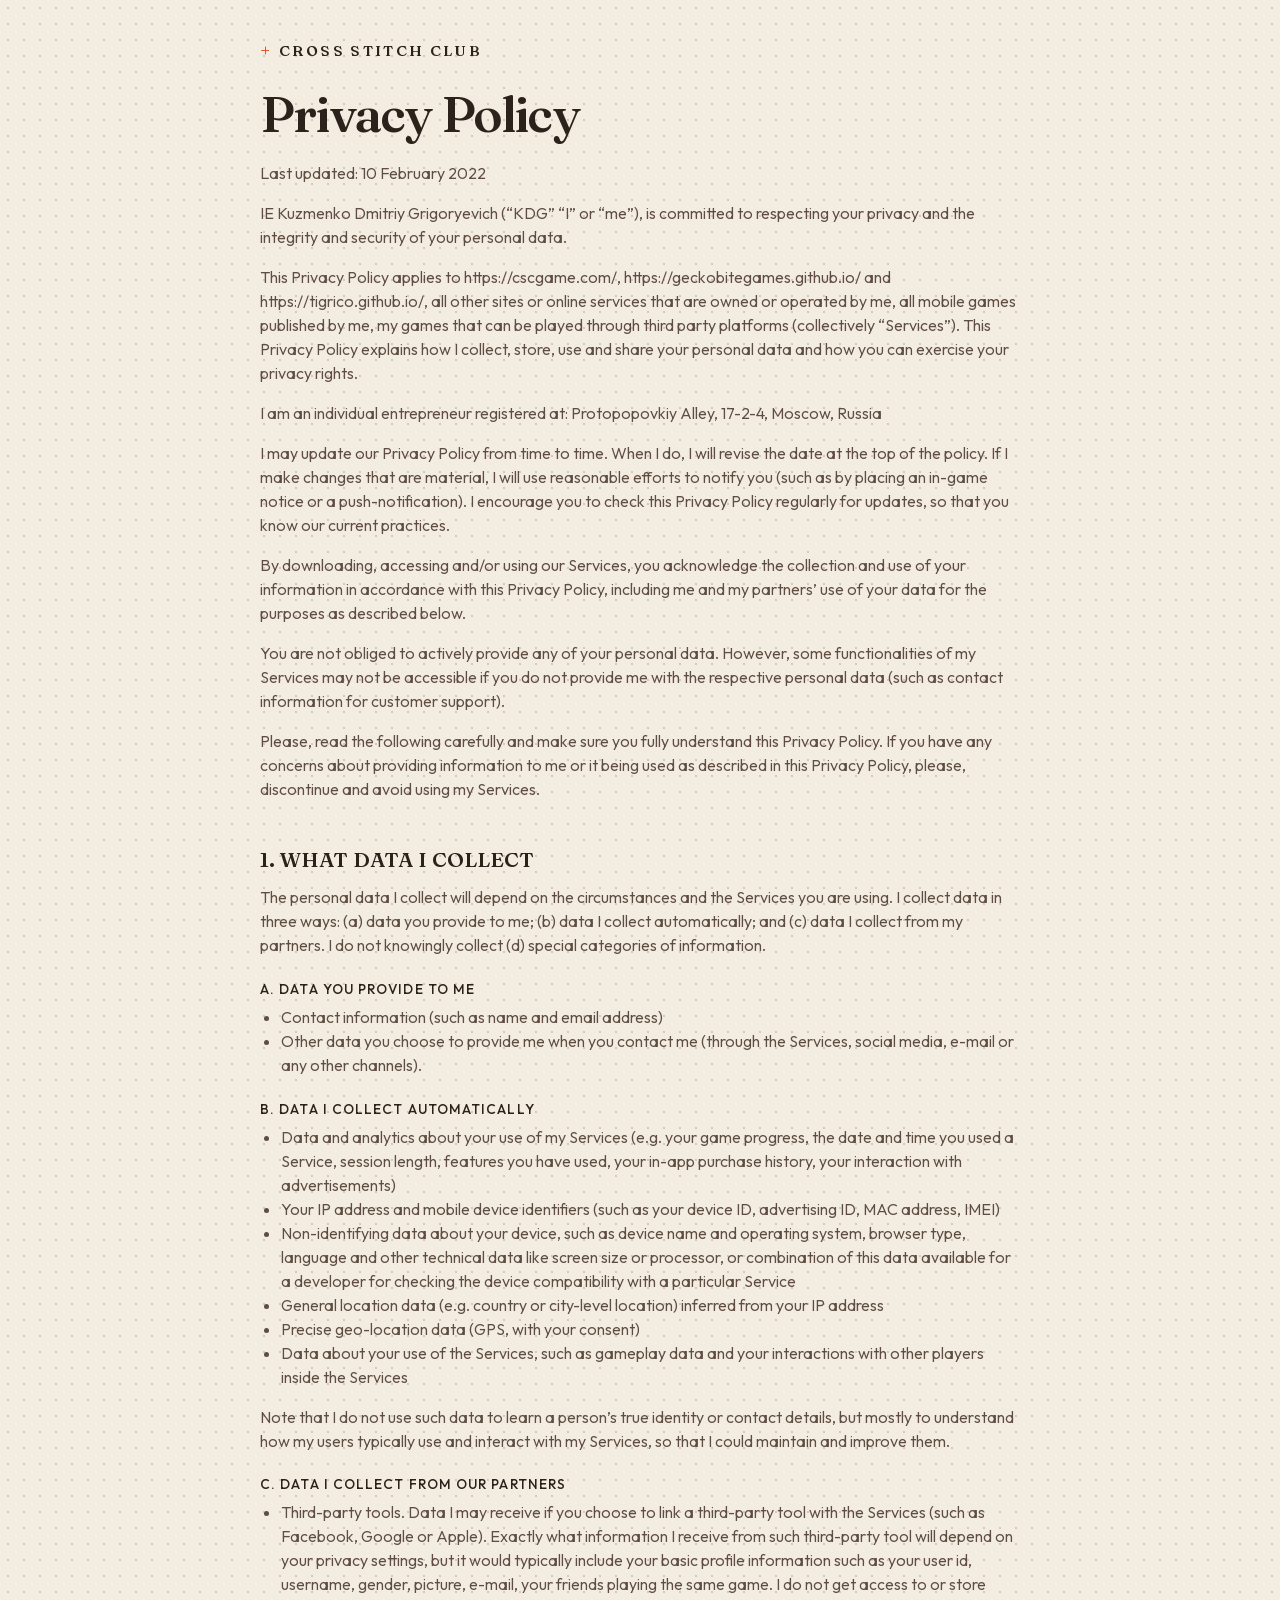
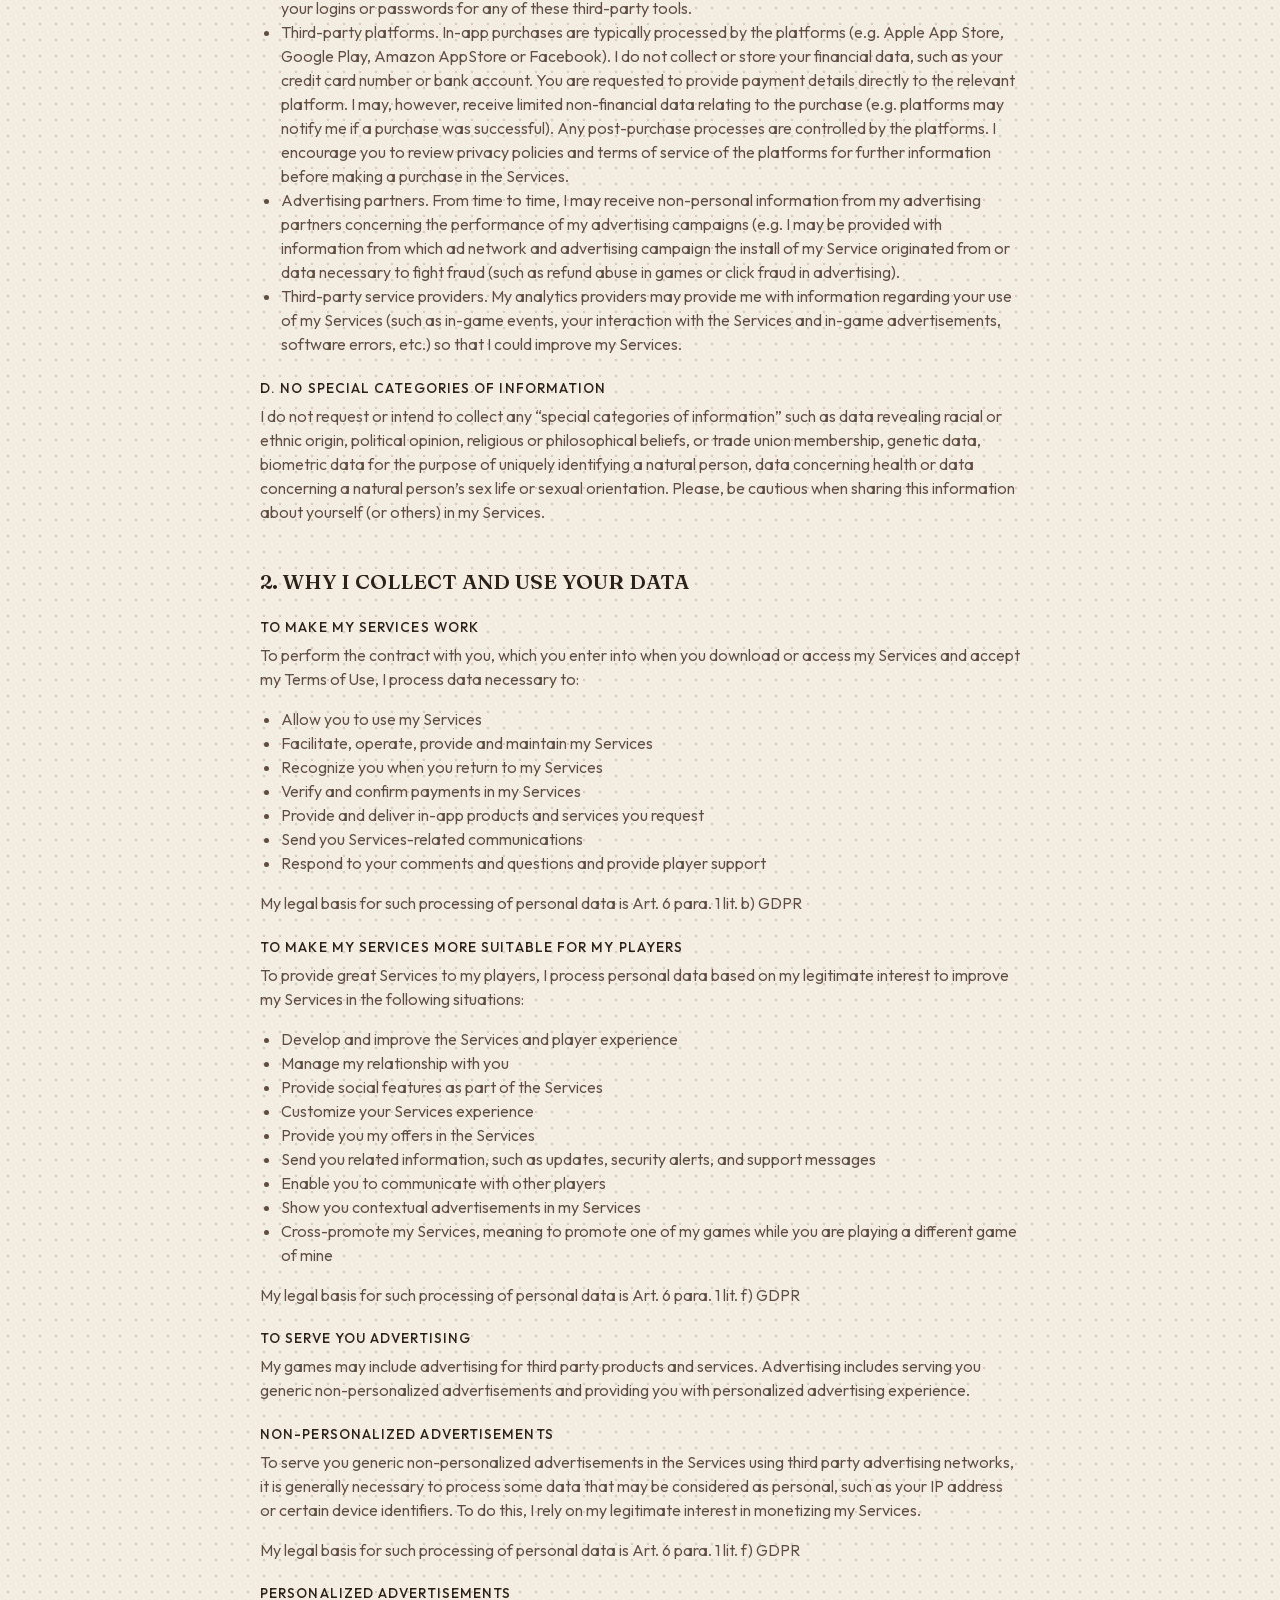
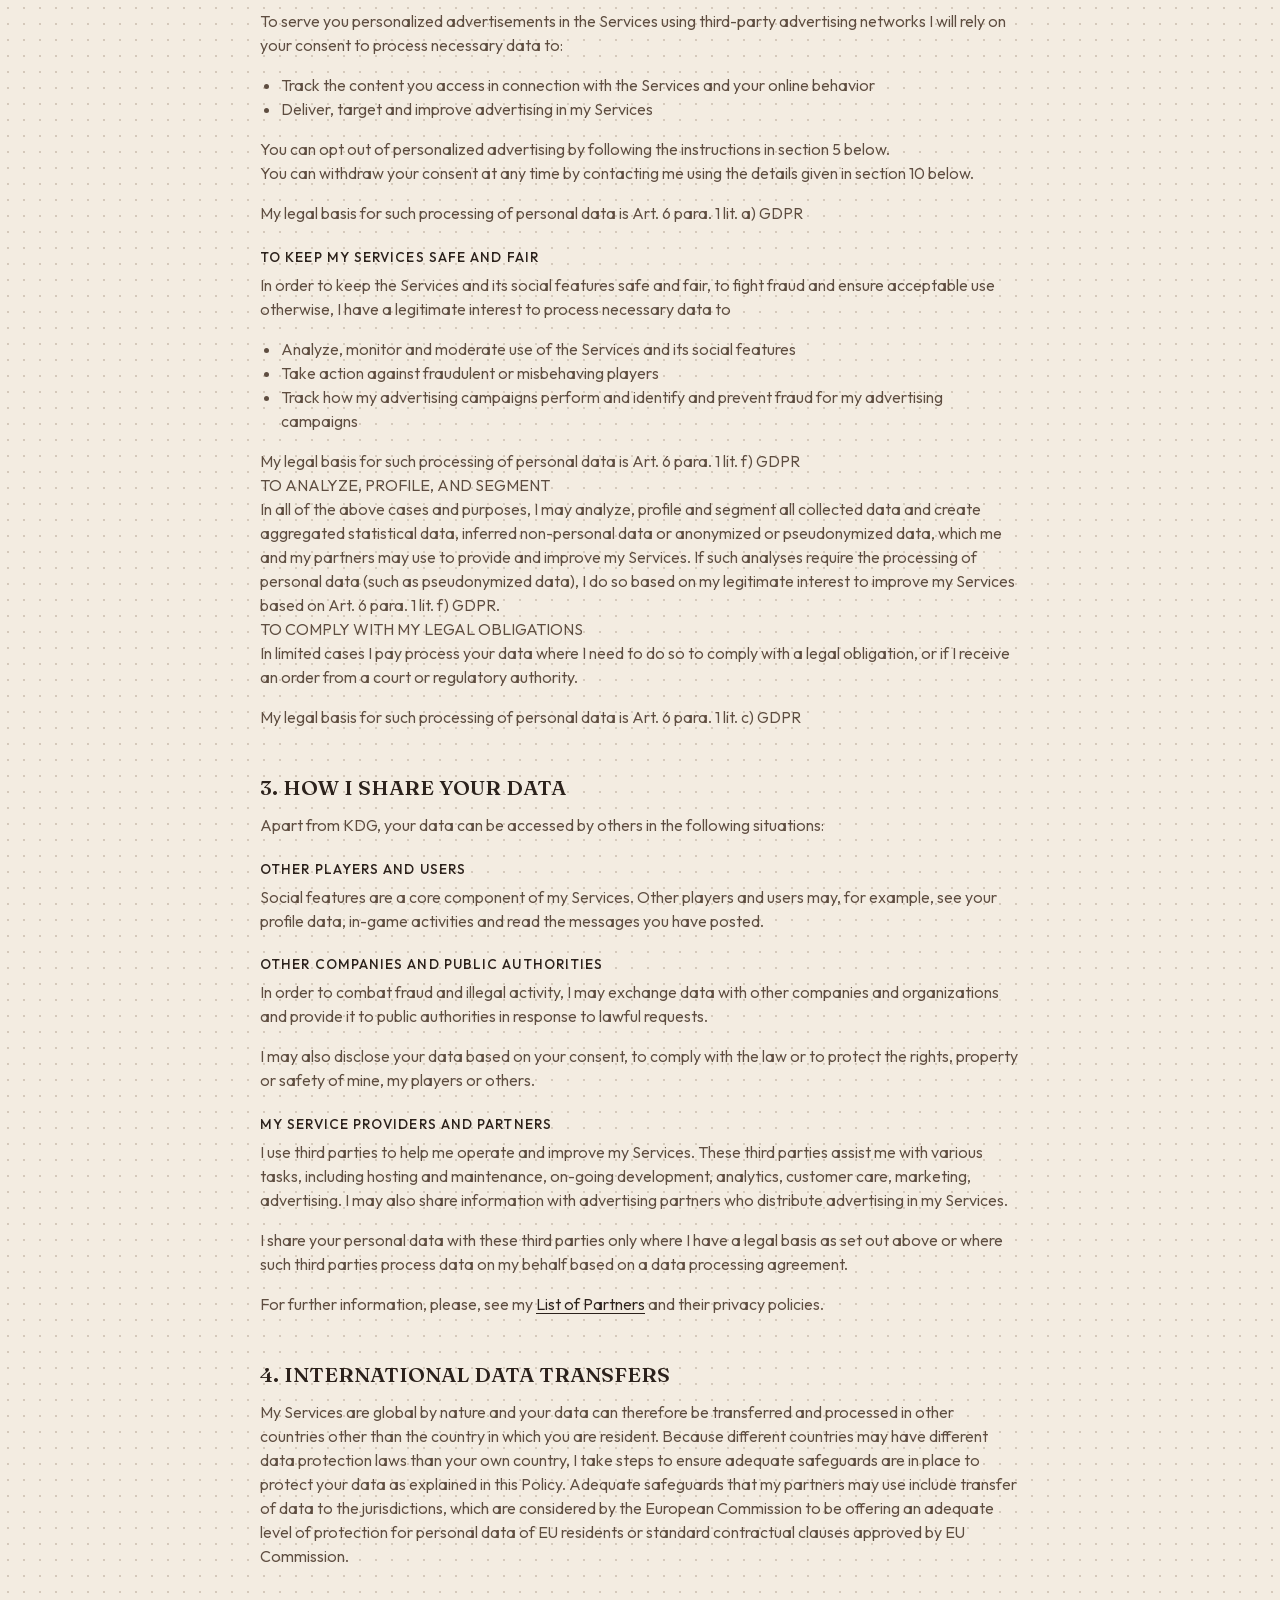
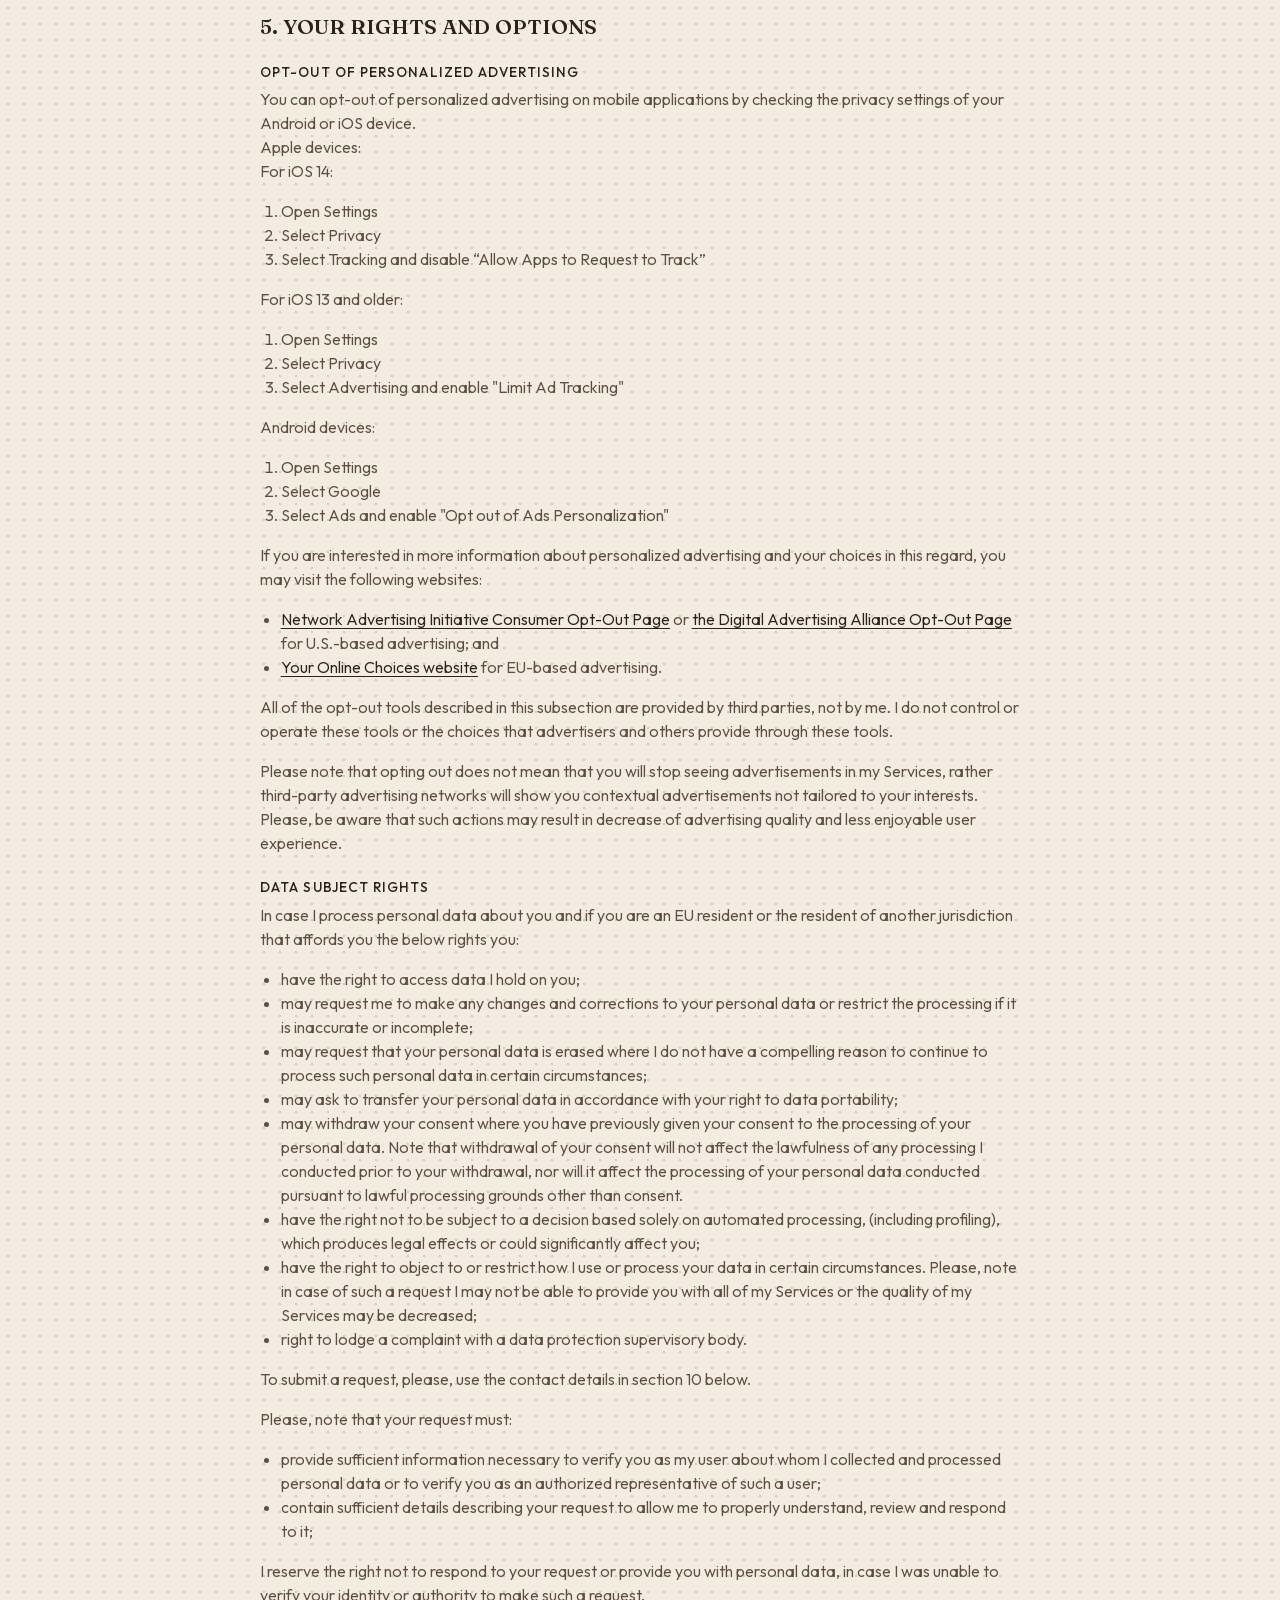
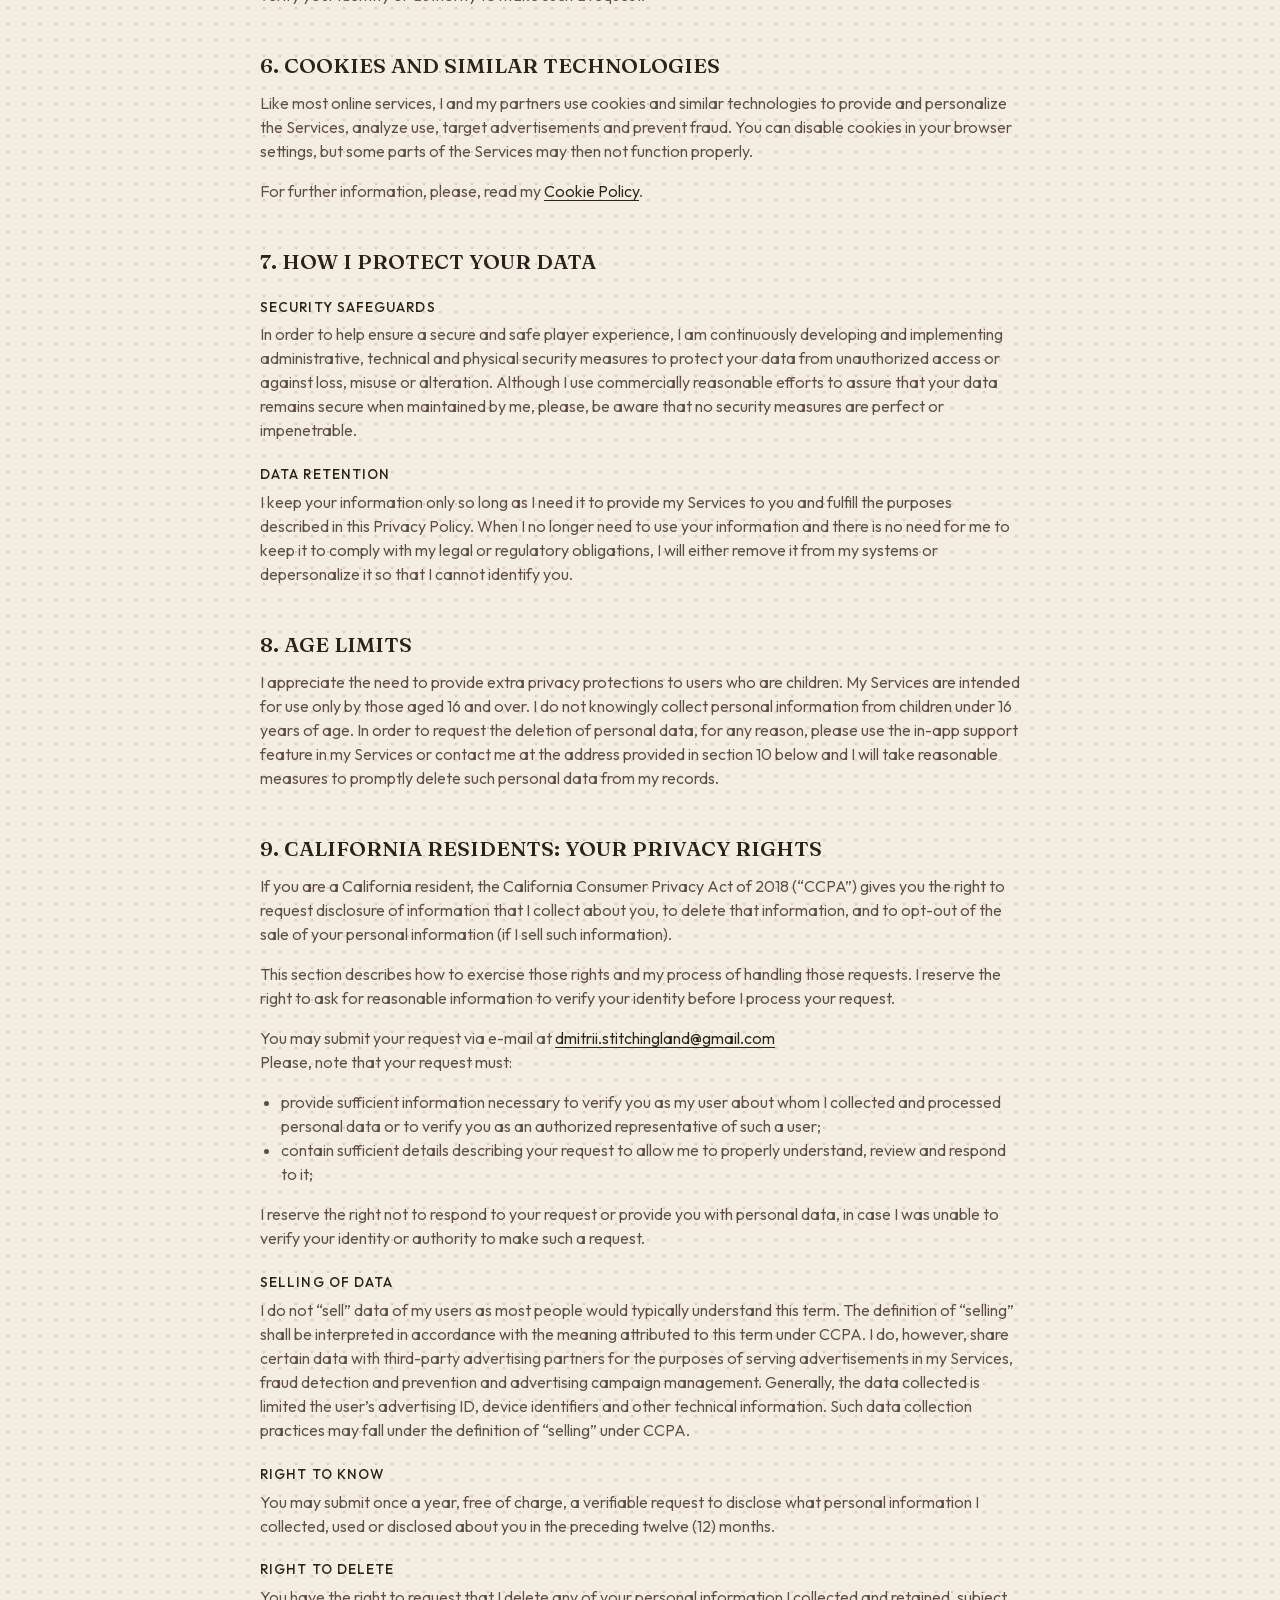
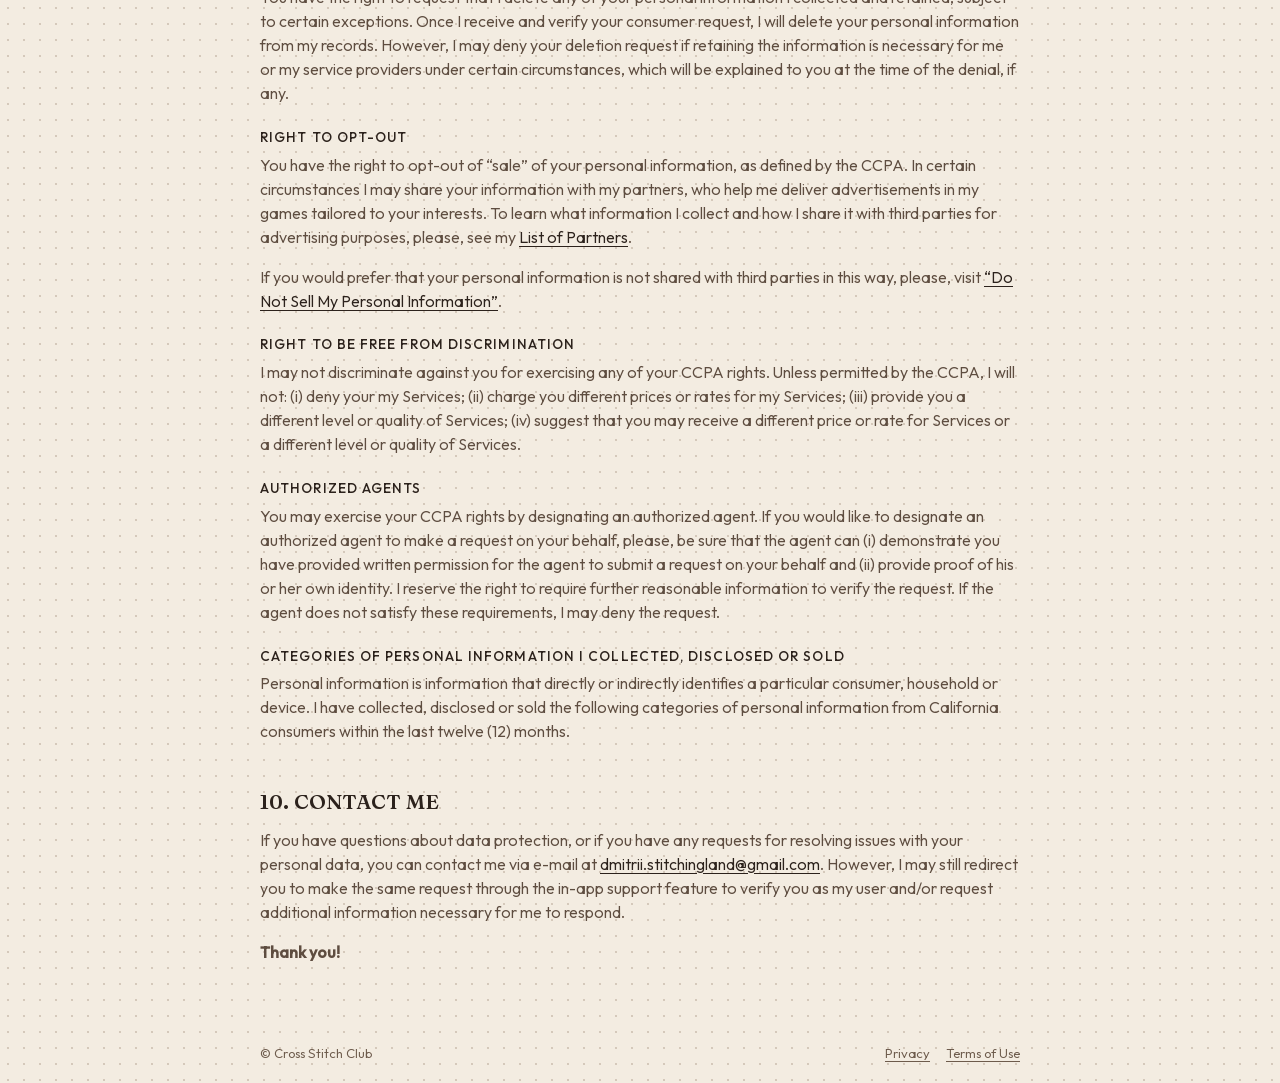
==== privacy.html @ 5e82a372 "Host privacy policy and terms of use on cscgame.com Co-authored-by: Cursor <cursoragent@cursor.com>" ====
<!DOCTYPE html>
<html lang="en">
  <head>
    <meta charset="utf-8" />
    <meta name="viewport" content="width=device-width, initial-scale=1" />
    <title>Privacy Policy · Cross Stitch Club</title>
    <meta name="description" content="How Cross Stitch Club collects, uses and protects your personal data." />
    <meta name="theme-color" content="#f4eee4" />
    <link rel="icon" href="/assets/favicon.svg" type="image/svg+xml" />
    <link rel="stylesheet" href="/assets/fonts/fonts.css" />
    <link rel="stylesheet" href="/styles.css" />
    <link rel="canonical" href="https://cscgame.com/privacy" />
  </head>
  <body>
    <main class="legal">
      <a class="brand" href="/">
        <span class="brand-x" aria-hidden="true">+</span>
        Cross Stitch Club
      </a>
      <h1>Privacy Policy</h1>
      <p>Last updated: 10 February 2022</p>
      <p>IE Kuzmenko Dmitriy Grigoryevich (“KDG” “I” or “me”), is committed to respecting your privacy and the integrity and security of your personal data.</p>
      <p>This Privacy Policy applies to https://cscgame.com/, https://geckobitegames.github.io/ and https://tigrico.github.io/, all other sites or online services that are owned or operated by me, all mobile games published by me, my games that can be played through third party platforms (collectively “Services”). This Privacy Policy explains how I collect, store, use and share your personal data and how you can exercise your privacy rights.</p>
      <p>I am an individual entrepreneur registered at: Protopopovkiy Alley, 17-2-4, Moscow, Russia</p>
      <p>I may update our Privacy Policy from time to time. When I do, I will revise the date at the top of the policy. If I make changes that are material, I will use reasonable efforts to notify you (such as by placing an in-game notice or a push-notification). I encourage you to check this Privacy Policy regularly for updates, so that you know our current practices.</p>
      <p>By downloading, accessing and/or using our Services, you acknowledge the collection and use of your information in accordance with this Privacy Policy, including me and my partners’ use of your data for the purposes as described below.</p>
      <p>You are not obliged to actively provide any of your personal data. However, some functionalities of my Services may not be accessible if you do not provide me with the respective personal data (such as contact information for customer support).</p>
      <p>Please, read the following carefully and make sure you fully understand this Privacy Policy. If you have any concerns about providing information to me or it being used as described in this Privacy Policy, please, discontinue and avoid using my Services.</p>
      <h2>1. WHAT DATA I COLLECT</h2><p>The personal data I collect will depend on the circumstances and the Services you are using. I collect data in three ways: (a) data you provide to me; (b) data I collect automatically; and (c) data I collect from my partners. I do not knowingly collect (d) special categories of information.</p>
      <h3>A. DATA YOU PROVIDE TO ME</h3>
      <ul><li>Contact information (such as name and email address)</li><li>Other data you choose to provide me when you contact me (through the Services, social media, e-mail or any other channels).</li></ul>
      <h3>B. DATA I COLLECT AUTOMATICALLY</h3>
      <ul><li>Data and analytics about your use of my Services (e.g. your game progress, the date and time you used a Service, session length, features you have used, your in-app purchase history, your interaction with advertisements)</li><li>Your IP address and mobile device identifiers (such as your device ID, advertising ID, MAC address, IMEI)</li><li>Non-identifying data about your device, such as device name and operating system, browser type, language and other technical data like screen size or processor, or combination of this data available for a developer for checking the device compatibility with a particular Service</li><li>General location data (e.g. country or city-level location) inferred from your IP address</li><li>Precise geo-location data (GPS, with your consent)</li><li>Data about your use of the Services, such as gameplay data and your interactions with other players inside the Services</li></ul><p>Note that I do not use such data to learn a person’s true identity or contact details, but mostly to understand how my users typically use and interact with my Services, so that I could maintain and improve them.</p>
      <h3>C. DATA I COLLECT FROM OUR PARTNERS</h3>
      <ul><li>Third-party tools. Data I may receive if you choose to link a third-party tool with the Services (such as Facebook, Google or Apple). Exactly what information I receive from such third-party tool will depend on your privacy settings, but it would typically include your basic profile information such as your user id, username, gender, picture, e-mail, your friends playing the same game. I do not get access to or store your logins or passwords for any of these third-party tools.</li><li>Third-party platforms. In-app purchases are typically processed by the platforms (e.g. Apple App Store, Google Play, Amazon AppStore or Facebook). I do not collect or store your financial data, such as your credit card number or bank account. You are requested to provide payment details directly to the relevant platform. I may, however, receive limited non-financial data relating to the purchase (e.g. platforms may notify me if a purchase was successful). Any post-purchase processes are controlled by the platforms. I encourage you to review privacy policies and terms of service of the platforms for further information before making a purchase in the Services.</li><li>Advertising partners. From time to time, I may receive non-personal information from my advertising partners concerning the performance of my advertising campaigns (e.g. I may be provided with information from which ad network and advertising campaign the install of my Service originated from or data necessary to fight fraud (such as refund abuse in games or click fraud in advertising).</li><li>Third-party service providers. My analytics providers may provide me with information regarding your use of my Services (such as in-game events, your interaction with the Services and in-game advertisements, software errors, etc.) so that I could improve my Services.</li></ul>
      <h3>D. NO SPECIAL CATEGORIES OF INFORMATION</h3><p>I do not request or intend to collect any “special categories of information” such as data revealing racial or ethnic origin, political opinion, religious or philosophical beliefs, or trade union membership, genetic data, biometric data for the purpose of uniquely identifying a natural person, data concerning health or data concerning a natural person’s sex life or sexual orientation. Please, be cautious when sharing this information about yourself (or others) in my Services.</p>
      <h2>2. WHY I COLLECT AND USE YOUR DATA</h2>
      <h3>TO MAKE MY SERVICES WORK</h3><p>To perform the contract with you, which you enter into when you download or access my Services and accept my Terms of Use, I process data necessary to:</p>
      <ul><li>Allow you to use my Services</li><li>Facilitate, operate, provide and maintain my Services</li><li>Recognize you when you return to my Services</li><li>Verify and confirm payments in my Services</li><li>Provide and deliver in-app products and services you request</li><li>Send you Services-related communications</li><li>Respond to your comments and questions and provide player support</li></ul><p>My legal basis for such processing of personal data is Art. 6 para. 1 lit. b) GDPR</p>
      <h3>TO MAKE MY SERVICES MORE SUITABLE FOR MY PLAYERS</h3><p>To provide great Services to my players, I process personal data based on my legitimate interest to improve my Services in the following situations:</p>
      <ul><li>Develop and improve the Services and player experience</li><li>Manage my relationship with you</li><li>Provide social features as part of the Services</li><li>Customize your Services experience</li><li>Provide you my offers in the Services</li><li>Send you related information, such as updates, security alerts, and support messages</li><li>Enable you to communicate with other players</li><li>Show you contextual advertisements in my Services</li><li>Cross-promote my Services, meaning to promote one of my games while you are playing a different game of mine</li></ul><p>My legal basis for such processing of personal data is Art. 6 para. 1 lit. f) GDPR</p>
      <h3>TO SERVE YOU ADVERTISING</h3><p>My games may include advertising for third party products and services. Advertising includes serving you generic non-personalized advertisements and providing you with personalized advertising experience.</p>
      <h3>NON-PERSONALIZED ADVERTISEMENTS</h3><p>To serve you generic non-personalized advertisements in the Services using third party advertising networks, it is generally necessary to process some data that may be considered as personal, such as your IP address or certain device identifiers. To do this, I rely on my legitimate interest in monetizing my Services.</p>
      <p>My legal basis for such processing of personal data is Art. 6 para. 1 lit. f) GDPR</p>
      <h3>PERSONALIZED ADVERTISEMENTS</h3><p>To serve you personalized advertisements in the Services using third-party advertising networks I will rely on your consent to process necessary data to:</p>
      <ul><li>Track the content you access in connection with the Services and your online behavior</li><li>Deliver, target and improve advertising in my Services</li></ul><p>You can opt out of personalized advertising by following the instructions in section 5 below.<br />You can withdraw your consent at any time by contacting me using the details given in section 10 below.</p>
      <p>My legal basis for such processing of personal data is Art. 6 para. 1 lit. a) GDPR</p>
      <h3>TO KEEP MY SERVICES SAFE AND FAIR</h3><p>In order to keep the Services and its social features safe and fair, to fight fraud and ensure acceptable use otherwise, I have a legitimate interest to process necessary data to</p>
      <ul><li>Analyze, monitor and moderate use of the Services and its social features</li><li>Take action against fraudulent or misbehaving players</li><li>Track how my advertising campaigns perform and identify and prevent fraud for my advertising campaigns</li></ul><p>My legal basis for such processing of personal data is Art. 6 para. 1 lit. f) GDPR<br />TO ANALYZE, PROFILE, AND SEGMENT<br />In all of the above cases and purposes, I may analyze, profile and segment all collected data and create aggregated statistical data, inferred non-personal data or anonymized or pseudonymized data, which me and my partners may use to provide and improve my Services. If such analyses require the processing of personal data (such as pseudonymized data), I do so based on my legitimate interest to improve my Services based on Art. 6 para. 1 lit. f) GDPR.<br />TO COMPLY WITH MY LEGAL OBLIGATIONS<br />In limited cases I pay process your data where I need to do so to comply with a legal obligation, or if I receive an order from a court or regulatory authority.</p>
      <p>My legal basis for such processing of personal data is Art. 6 para. 1 lit. c) GDPR</p>
      <h2>3. HOW I SHARE YOUR DATA</h2><p>Apart from KDG, your data can be accessed by others in the following situations:</p>
      <h3>OTHER PLAYERS AND USERS</h3><p>Social features are a core component of my Services. Other players and users may, for example, see your profile data, in-game activities and read the messages you have posted.</p>
      <h3>OTHER COMPANIES AND PUBLIC AUTHORITIES</h3><p>In order to combat fraud and illegal activity, I may exchange data with other companies and organizations and provide it to public authorities in response to lawful requests.</p>
      <p>I may also disclose your data based on your consent, to comply with the law or to protect the rights, property or safety of mine, my players or others.<br /><strong></strong></p>
      <h3>MY SERVICE PROVIDERS AND PARTNERS</h3><p>I use third parties to help me operate and improve my Services. These third parties assist me with various tasks, including hosting and maintenance, on-going development, analytics, customer care, marketing, advertising. I may also share information with advertising partners who distribute advertising in my Services.</p>
      <p>I share your personal data with these third parties only where I have a legal basis as set out above or where such third parties process data on my behalf based on a data processing agreement.</p>
      <p>For further information, please, see my <a href="https://tigrico.tilda.ws/partners" rel="noopener noreferrer" rel="noopener"><u>List of Partners</u></a> and their privacy policies.</p>
      <h2>4. INTERNATIONAL DATA TRANSFERS</h2><p>My Services are global by nature and your data can therefore be transferred and processed in other countries other than the country in which you are resident. Because different countries may have different data protection laws than your own country, I take steps to ensure adequate safeguards are in place to protect your data as explained in this Policy. Adequate safeguards that my partners may use include transfer of data to the jurisdictions, which are considered by the European Commission to be offering an adequate level of protection for personal data of EU residents or standard contractual clauses approved by EU Commission.</p>
      <h2>5. YOUR RIGHTS AND OPTIONS</h2>
      <h3>OPT-OUT OF PERSONALIZED ADVERTISING</h3><p>You can opt-out of personalized advertising on mobile applications by checking the privacy settings of your Android or iOS device.<br />Apple devices:<br />For iOS 14:</p>
      <ol><li>Open Settings</li><li>Select Privacy</li><li>Select Tracking and disable “Allow Apps to Request to Track”</li></ol><p>For iOS 13 and older:</p>
      <ol><li>Open Settings</li><li>Select Privacy</li><li>Select Advertising and enable "Limit Ad Tracking"</li></ol><p>Android devices:</p>
      <ol><li>Open Settings</li><li>Select Google</li><li>Select Ads and enable "Opt out of Ads Personalization"</li></ol><p>If you are interested in more information about personalized advertising and your choices in this regard, you may visit the following websites:</p>
      <ul><li><a href="http://optout.networkadvertising.org/" rel="noopener noreferrer" rel="noopener"><u>Network Advertising Initiative Consumer Opt-Out Page</u></a> or <a href="https://optout.aboutads.info/" rel="noopener noreferrer" rel="noopener"><u>the Digital Advertising Alliance Opt-Out Page</u></a> for U.S.-based advertising; and</li><li><a href="https://www.youronlinechoices.com/uk/your-ad-choices" rel="noopener noreferrer" rel="noopener"><u>Your Online Choices website</u></a> for EU-based advertising.</li></ul><p>All of the opt-out tools described in this subsection are provided by third parties, not by me. I do not control or operate these tools or the choices that advertisers and others provide through these tools.</p>
      <p>Please note that opting out does not mean that you will stop seeing advertisements in my Services, rather third-party advertising networks will show you contextual advertisements not tailored to your interests. Please, be aware that such actions may result in decrease of advertising quality and less enjoyable user experience.</p>
      <h3>DATA SUBJECT RIGHTS</h3><p>In case I process personal data about you and if you are an EU resident or the resident of another jurisdiction that affords you the below rights you:</p>
      <ul><li>have the right to access data I hold on you;</li><li>may request me to make any changes and corrections to your personal data or restrict the processing if it is inaccurate or incomplete;</li><li>may request that your personal data is erased where I do not have a compelling reason to continue to process such personal data in certain circumstances;</li><li>may ask to transfer your personal data in accordance with your right to data portability;</li><li>may withdraw your consent where you have previously given your consent to the processing of your personal data. Note that withdrawal of your consent will not affect the lawfulness of any processing I conducted prior to your withdrawal, nor will it affect the processing of your personal data conducted pursuant to lawful processing grounds other than consent.</li><li>have the right not to be subject to a decision based solely on automated processing, (including profiling), which produces legal effects or could significantly affect you;</li><li>have the right to object to or restrict how I use or process your data in certain circumstances. Please, note in case of such a request I may not be able to provide you with all of my Services or the quality of my Services may be decreased;</li><li>right to lodge a complaint with a data protection supervisory body.</li></ul><p>To submit a request, please, use the contact details in section 10 below.</p>
      <p>Please, note that your request must:</p>
      <ul><li>provide sufficient information necessary to verify you as my user about whom I collected and processed personal data or to verify you as an authorized representative of such a user;</li><li>contain sufficient details describing your request to allow me to properly understand, review and respond to it;</li></ul><p>I reserve the right not to respond to your request or provide you with personal data, in case I was unable to verify your identity or authority to make such a request.</p>
      <h2>6. COOKIES AND SIMILAR TECHNOLOGIES</h2><p>Like most online services, I and my partners use cookies and similar technologies to provide and personalize the Services, analyze use, target advertisements and prevent fraud. You can disable cookies in your browser settings, but some parts of the Services may then not function properly.</p>
      <p>For further information, please, read my <a href="https://tigrico.tilda.ws/cookies" rel="noopener noreferrer" rel="noopener"><u>Cookie Policy</u></a>.</p>
      <h2>7. HOW I PROTECT YOUR DATA</h2>
      <h3>SECURITY SAFEGUARDS</h3><p>In order to help ensure a secure and safe player experience, I am continuously developing and implementing administrative, technical and physical security measures to protect your data from unauthorized access or against loss, misuse or alteration. Although I use commercially reasonable efforts to assure that your data remains secure when maintained by me, please, be aware that no security measures are perfect or impenetrable.<br /><strong></strong></p>
      <h3>DATA RETENTION</h3><p>I keep your information only so long as I need it to provide my Services to you and fulfill the purposes described in this Privacy Policy. When I no longer need to use your information and there is no need for me to keep it to comply with my legal or regulatory obligations, I will either remove it from my systems or depersonalize it so that I cannot identify you.</p>
      <h2>8. AGE LIMITS</h2><p>I appreciate the need to provide extra privacy protections to users who are children. My Services are intended for use only by those aged 16 and over. I do not knowingly collect personal information from children under 16 years of age. In order to request the deletion of personal data, for any reason, please use the in-app support feature in my Services or contact me at the address provided in section 10 below and I will take reasonable measures to promptly delete such personal data from my records.</p>
      <h2>9. СALIFORNIA RESIDENTS: YOUR PRIVACY RIGHTS</h2><p>If you are a California resident, the California Consumer Privacy Act of 2018 (“CCPA”) gives you the right to request disclosure of information that I collect about you, to delete that information, and to opt-out of the sale of your personal information (if I sell such information).</p>
      <p>This section describes how to exercise those rights and my process of handling those requests. I reserve the right to ask for reasonable information to verify your identity before I process your request.</p>
      <p>You may submit your request via e-mail at <a href="mailto:dmitrii.stitchingland@gmail.com">dmitrii.stitchingland@gmail.com</a><br />Please, note that your request must:</p>
      <ul><li>provide sufficient information necessary to verify you as my user about whom I collected and processed personal data or to verify you as an authorized representative of such a user;</li><li>contain sufficient details describing your request to allow me to properly understand, review and respond to it;</li></ul><p>I reserve the right not to respond to your request or provide you with personal data, in case I was unable to verify your identity or authority to make such a request.</p>
      <h3>SELLING OF DATA</h3><p>I do not “sell” data of my users as most people would typically understand this term. The definition of “selling” shall be interpreted in accordance with the meaning attributed to this term under CCPA. I do, however, share certain data with third-party advertising partners for the purposes of serving advertisements in my Services, fraud detection and prevention and advertising campaign management. Generally, the data collected is limited the user’s advertising ID, device identifiers and other technical information. Such data collection practices may fall under the definition of “selling” under CCPA.</p>
      <h3>RIGHT TO KNOW</h3><p>You may submit once a year, free of charge, a verifiable request to disclose what personal information I collected, used or disclosed about you in the preceding twelve (12) months.</p>
      <h3>RIGHT TO DELETE</h3><p>You have the right to request that I delete any of your personal information I collected and retained, subject to certain exceptions. Once I receive and verify your consumer request, I will delete your personal information from my records. However, I may deny your deletion request if retaining the information is necessary for me or my service providers under certain circumstances, which will be explained to you at the time of the denial, if any.</p>
      <h3>RIGHT TO OPT-OUT</h3><p>You have the right to opt-out of “sale” of your personal information, as defined by the CCPA. In certain circumstances I may share your information with my partners, who help me deliver advertisements in my games tailored to your interests. To learn what information I collect and how I share it with third parties for advertising purposes, please, see my <a href="https://tigrico.tilda.ws/partners" rel="noopener noreferrer" rel="noopener"><u>List of Partners</u></a>.</p>
      <p>If you would prefer that your personal information is not shared with third parties in this way, please, visit <a href="https://tigrico.tilda.ws/donotsell" rel="noopener noreferrer" rel="noopener"><u>“Do Not Sell My Personal Information”</u></a>.</p>
      <h3>RIGHT TO BE FREE FROM DISCRIMINATION</h3><p>I may not discriminate against you for exercising any of your CCPA rights. Unless permitted by the CCPA, I will not: (i) deny your my Services; (ii) charge you different prices or rates for my Services; (iii) provide you a different level or quality of Services; (iv) suggest that you may receive a different price or rate for Services or a different level or quality of Services.</p>
      <h3>AUTHORIZED AGENTS</h3><p>You may exercise your CCPA rights by designating an authorized agent. If you would like to designate an authorized agent to make a request on your behalf, please, be sure that the agent can (i) demonstrate you have provided written permission for the agent to submit a request on your behalf and (ii) provide proof of his or her own identity. I reserve the right to require further reasonable information to verify the request. If the agent does not satisfy these requirements, I may deny the request.</p>
      <h3>CATEGORIES OF PERSONAL INFORMATION I COLLECTED, DISCLOSED OR SOLD</h3><p>Personal information is information that directly or indirectly identifies a particular consumer, household or device. I have collected, disclosed or sold the following categories of personal information from California consumers within the last twelve (12) months.</p>
      <h2>10. CONTACT ME</h2><p>If you have questions about data protection, or if you have any requests for resolving issues with your personal data, you can contact me via e-mail at <a href="mailto:dmitrii.stitchingland@gmail.com">dmitrii.stitchingland@gmail.com</a>. However, I may still redirect you to make the same request through the in-app support feature to verify you as my user and/or request additional information necessary for me to respond.</p>
      <p><strong>Thank you!</strong></p>
    </main>

    <footer>
      <p>© Cross Stitch Club</p>
      <nav aria-label="Legal">
        <a href="/privacy">Privacy</a>
        <a href="/terms">Terms of Use</a>
      </nav>
    </footer>
  </body>
</html>
---- assets/fonts/fonts.css ----
@font-face {
  font-family: "Fraunces";
  font-style: normal;
  font-weight: 520 600;
  font-display: swap;
  src: url("fraunces-latin.woff2") format("woff2");
  unicode-range: U+0000-00FF, U+0131, U+0152-0153, U+02BB-02BC, U+02C6, U+02DA, U+02DC, U+0304, U+0308, U+0329, U+2000-206F, U+20AC, U+2122, U+2191, U+2193, U+2212, U+2215, U+FEFF, U+FFFD;
}

@font-face {
  font-family: "Outfit";
  font-style: normal;
  font-weight: 300 500;
  font-display: swap;
  src: url("outfit-latin.woff2") format("woff2");
  unicode-range: U+0000-00FF, U+0131, U+0152-0153, U+02BB-02BC, U+02C6, U+02DA, U+02DC, U+0304, U+0308, U+0329, U+2000-206F, U+20AC, U+2122, U+2191, U+2193, U+2212, U+2215, U+FEFF, U+FFFD;
}
---- styles.css ----
:root {
  --linen: #f3ece1;
  --ink: #2c221c;
  --muted: #5e4d40;
  --faint: #6d5b4c;
  --coral: #e4562c;
  --leaf: #2c8a46;
  --navy: #243868;
  --gold: #d9a322;
  --shadow: 0 28px 50px rgba(92, 52, 24, 0.16);
  --serif: "Fraunces", "Iowan Old Style", Palatino, "Palatino Linotype", Georgia, serif;
  --sans: "Outfit", "Avenir Next", "Segoe UI", sans-serif;
}

* {
  box-sizing: border-box;
}

html {
  height: 100%;
}

body {
  min-height: 100%;
  margin: 0;
  display: flex;
  flex-direction: column;
  color: var(--ink);
  background-color: var(--linen);
  background-image: radial-gradient(rgba(92, 58, 32, 0.2) 0.9px, transparent 1px);
  background-size: 16px 16px;
  font-family: var(--sans);
  font-weight: 360;
  line-height: 1.5;
}

main,
footer {
  width: min(760px, calc(100% - 48px));
  margin-inline: auto;
}

.brand {
  display: flex;
  align-items: center;
  justify-content: center;
  gap: 0.55em;
  margin: 0 0 6px;
  font-family: var(--serif);
  font-size: 0.92rem;
  font-weight: 560;
  letter-spacing: 0.16em;
  text-transform: uppercase;
}

.brand-x {
  color: var(--coral);
  font-size: 1.25em;
  letter-spacing: 0;
  line-height: 1;
}

main {
  flex: 1;
  display: flex;
  flex-direction: column;
  align-items: center;
  justify-content: center;
  text-align: center;
  padding: 20px 0 4px;
}

.hoop {
  position: relative;
  margin: 0 0 18px;
  width: min(420px, 44vh, 76vw);
}

.hoop::before {
  content: "";
  position: absolute;
  inset: 10% 8% 6%;
  z-index: -1;
  border-radius: 50%;
  background:
    radial-gradient(circle at 50% 46%, rgba(228, 86, 44, 0.16), transparent 42%),
    radial-gradient(circle at 62% 58%, rgba(44, 138, 70, 0.12), transparent 46%);
  filter: blur(6px);
}

.hoop img {
  display: block;
  width: 100%;
  height: auto;
  filter: drop-shadow(0 22px 28px rgba(86, 48, 22, 0.18));
}

.kicker {
  margin: 0 0 8px;
  color: var(--muted);
  font-size: 0.78rem;
  font-weight: 500;
  letter-spacing: 0.18em;
  text-transform: uppercase;
}

h1 {
  margin: 0;
  font-family: var(--serif);
  font-size: clamp(2.8rem, 6.6vw, 4.6rem);
  font-weight: 560;
  font-optical-sizing: auto;
  letter-spacing: -0.035em;
  line-height: 0.92;
}

.lead {
  max-width: 36em;
  margin: 14px 0 0;
  color: var(--muted);
  font-size: 1.125rem;
  font-weight: 380;
  line-height: 1.55;
  text-wrap: pretty;
}

.stores {
  display: flex;
  align-items: center;
  justify-content: center;
  gap: 8px;
  margin-top: 22px;
}

.store {
  display: block;
  line-height: 0;
  border-radius: 8px;
  transition: transform 160ms ease, filter 160ms ease;
}

.store:hover {
  transform: translateY(-2px);
  filter: brightness(1.05);
}

.store:focus-visible {
  outline: 2px solid var(--coral);
  outline-offset: 4px;
}

.store img {
  display: block;
  width: auto;
}

.apple img {
  height: 46px;
}

.google img {
  height: 68px;
}

.facts {
  display: flex;
  flex-wrap: wrap;
  justify-content: center;
  gap: 0.35em 0;
  margin: 22px 0 0;
  padding: 0;
  list-style: none;
  color: var(--ink);
  font-size: 0.95rem;
  font-weight: 420;
}

.facts li {
  display: inline-flex;
  align-items: center;
}

.facts li + li::before {
  content: "+";
  margin: 0 0.72em;
  color: var(--coral);
  font-family: var(--serif);
  font-weight: 560;
  font-size: 1.05em;
  line-height: 1;
}

.facts li:nth-child(2)::before {
  color: var(--leaf);
}

.facts li:nth-child(3)::before {
  color: var(--navy);
}

.facts li:nth-child(4)::before {
  color: var(--gold);
}

.shots {
  width: 100%;
  margin-top: 64px;
  padding-bottom: 24px;
  text-align: center;
}

.shots h2 {
  margin: 0 0 28px;
  font-family: var(--serif);
  font-size: clamp(1.7rem, 3.2vw, 2.25rem);
  font-weight: 560;
  letter-spacing: -0.03em;
}

.carousel {
  --slide: clamp(230px, min(24vw, 36vh), 340px);
  position: relative;
}

.track {
  display: flex;
  gap: 14px;
  margin: 0;
  padding: 18px calc(50% - var(--slide) / 2) 34px;
  list-style: none;
  overflow-x: auto;
  scroll-snap-type: x mandatory;
  scrollbar-width: none;
  overscroll-behavior-x: contain;
  -webkit-mask-image: linear-gradient(90deg, transparent, #000 12%, #000 88%, transparent);
  mask-image: linear-gradient(90deg, transparent, #000 12%, #000 88%, transparent);
}

.track::-webkit-scrollbar {
  display: none;
}

.track:focus-visible {
  outline: none;
}

.track:focus-visible .slide.is-active {
  outline: 2px solid var(--coral);
  outline-offset: 6px;
}

.slide {
  flex: 0 0 var(--slide);
  scroll-snap-align: center;
  padding: 7px;
  border-radius: calc(var(--slide) * 0.15);
  background: #231c18;
  box-shadow:
    inset 0 0 0 1.5px #4a3d34,
    0 22px 40px rgba(70, 40, 18, 0.18);
  transform: scale(0.86);
  opacity: 0.5;
  cursor: pointer;
  transition:
    transform 420ms cubic-bezier(0.2, 0.7, 0.2, 1),
    opacity 420ms ease;
}

.slide.is-active {
  transform: scale(1);
  opacity: 1;
  cursor: default;
}

.slide img {
  display: block;
  width: 100%;
  height: auto;
  aspect-ratio: 607 / 1080;
  object-fit: cover;
  border-radius: calc(var(--slide) * 0.15 - 7px);
  pointer-events: none;
  user-select: none;
}

.nav {
  position: absolute;
  top: calc(50% - 8px);
  display: grid;
  place-items: center;
  width: 46px;
  height: 46px;
  padding: 0;
  border: 1px solid rgba(44, 34, 28, 0.14);
  border-radius: 50%;
  background: rgba(250, 246, 239, 0.92);
  color: var(--ink);
  box-shadow: 0 8px 20px rgba(70, 40, 18, 0.12);
  cursor: pointer;
  transform: translateY(-50%);
  transition: background 160ms ease, opacity 160ms ease, transform 160ms ease;
}

.nav svg {
  width: 20px;
  height: 20px;
  fill: none;
  stroke: currentColor;
  stroke-width: 2;
  stroke-linecap: round;
  stroke-linejoin: round;
}

.nav:hover:not(:disabled) {
  background: #fff;
  transform: translateY(-50%) scale(1.05);
}

.nav:focus-visible {
  outline: 2px solid var(--coral);
  outline-offset: 3px;
}

.nav:disabled {
  opacity: 0;
  pointer-events: none;
}

.prev {
  right: calc(50% + var(--slide) / 2 + 28px);
}

.next {
  left: calc(50% + var(--slide) / 2 + 28px);
}

.caption {
  min-height: 1.5em;
  margin: 0;
  font-family: var(--serif);
  font-size: 1.15rem;
  font-weight: 520;
  letter-spacing: -0.01em;
}

.dots {
  display: flex;
  justify-content: center;
  gap: 4px;
  margin-top: 14px;
}

.dot {
  width: 22px;
  height: 22px;
  padding: 0;
  border: 0;
  background: none;
  cursor: pointer;
}

.dot::before {
  content: "";
  display: block;
  width: 7px;
  height: 7px;
  margin: auto;
  border-radius: 50%;
  background: rgba(44, 34, 28, 0.22);
  transition: background 200ms ease, transform 200ms ease;
}

.dot[aria-current]::before {
  background: var(--coral);
  transform: scale(1.3);
}

.dot:focus-visible {
  outline: 2px solid var(--coral);
  outline-offset: 1px;
  border-radius: 50%;
}

footer {
  display: flex;
  align-items: center;
  justify-content: space-between;
  gap: 16px;
  padding: 16px 0 20px;
  color: var(--faint);
  font-size: 0.82rem;
}

footer p {
  margin: 0;
}

footer nav {
  display: flex;
  gap: 16px;
}

footer a {
  color: inherit;
  text-decoration-thickness: 1px;
  text-underline-offset: 3px;
}

footer a:hover {
  color: var(--ink);
}

.legal {
  display: block;
  text-align: left;
  padding: 40px 0 48px;
  overflow-wrap: anywhere;
}

.legal .brand {
  justify-content: flex-start;
  color: inherit;
  text-decoration: none;
}

.legal h1 {
  margin: 28px 0 24px;
  font-size: clamp(2.2rem, 6vw, 3.2rem);
}

.legal h2 {
  margin: 2.2em 0 0.6em;
  font-family: var(--serif);
  font-size: 1.3rem;
  font-weight: 560;
  line-height: 1.25;
}

.legal h3 {
  margin: 1.6em 0 0.4em;
  font-size: 0.85rem;
  font-weight: 560;
  letter-spacing: 0.08em;
}

.legal p,
.legal li {
  color: var(--muted);
}

.legal p {
  margin: 0 0 1em;
}

.legal ul,
.legal ol {
  margin: 0 0 1em;
  padding-left: 1.3em;
}

.legal a {
  color: var(--ink);
  text-underline-offset: 3px;
}

@media (max-height: 820px) {
  .hoop {
    width: min(340px, 38vh, 70vw);
    margin-bottom: 10px;
  }

  h1 {
    font-size: clamp(2.35rem, 5vw, 3.5rem);
  }

  .lead {
    margin-top: 10px;
    font-size: 1.02rem;
  }

  .stores {
    margin-top: 16px;
  }

  .facts {
    margin-top: 14px;
  }

  main {
    padding-top: 12px;
  }

  footer {
    padding: 8px 0 14px;
  }
}

@media (max-width: 560px) {
  main,
  footer {
    width: min(760px, calc(100% - 32px));
  }

  .hoop {
    width: min(340px, 62vw);
    margin-bottom: 16px;
  }

  .lead {
    font-size: 1.02rem;
  }

  footer {
    flex-direction: column;
    padding-bottom: 22px;
  }

  .apple img {
    height: 42px;
  }

  .google img {
    height: 62px;
  }

  .facts {
    display: grid;
    grid-template-columns: max-content max-content;
    column-gap: 1.35rem;
    row-gap: 0.35rem;
  }

  .facts li::before,
  .facts li + li::before {
    content: "+";
    margin: 0 0.42em 0 0;
    font-family: var(--serif);
    font-weight: 560;
  }

  .facts li:nth-child(1)::before {
    color: var(--coral);
  }

  .facts li:nth-child(2)::before {
    color: var(--leaf);
  }

  .facts li:nth-child(3)::before {
    color: var(--navy);
  }

  .facts li:nth-child(4)::before {
    color: var(--gold);
  }

  .shots {
    margin-top: 48px;
  }

  .shots h2 {
    margin-bottom: 18px;
  }

  .carousel {
    --slide: min(68vw, 290px);
  }

  .track {
    gap: 6px;
    -webkit-mask-image: none;
    mask-image: none;
  }

  .slide {
    padding: 6px;
    transform: scale(0.88);
  }

  .slide img {
    border-radius: calc(var(--slide) * 0.15 - 6px);
  }

  .nav {
    display: none;
  }
}

@media (prefers-reduced-motion: reduce) {
  .store {
    transition: none;
  }

  .slide,
  .nav,
  .dot::before {
    transition: none;
  }
}
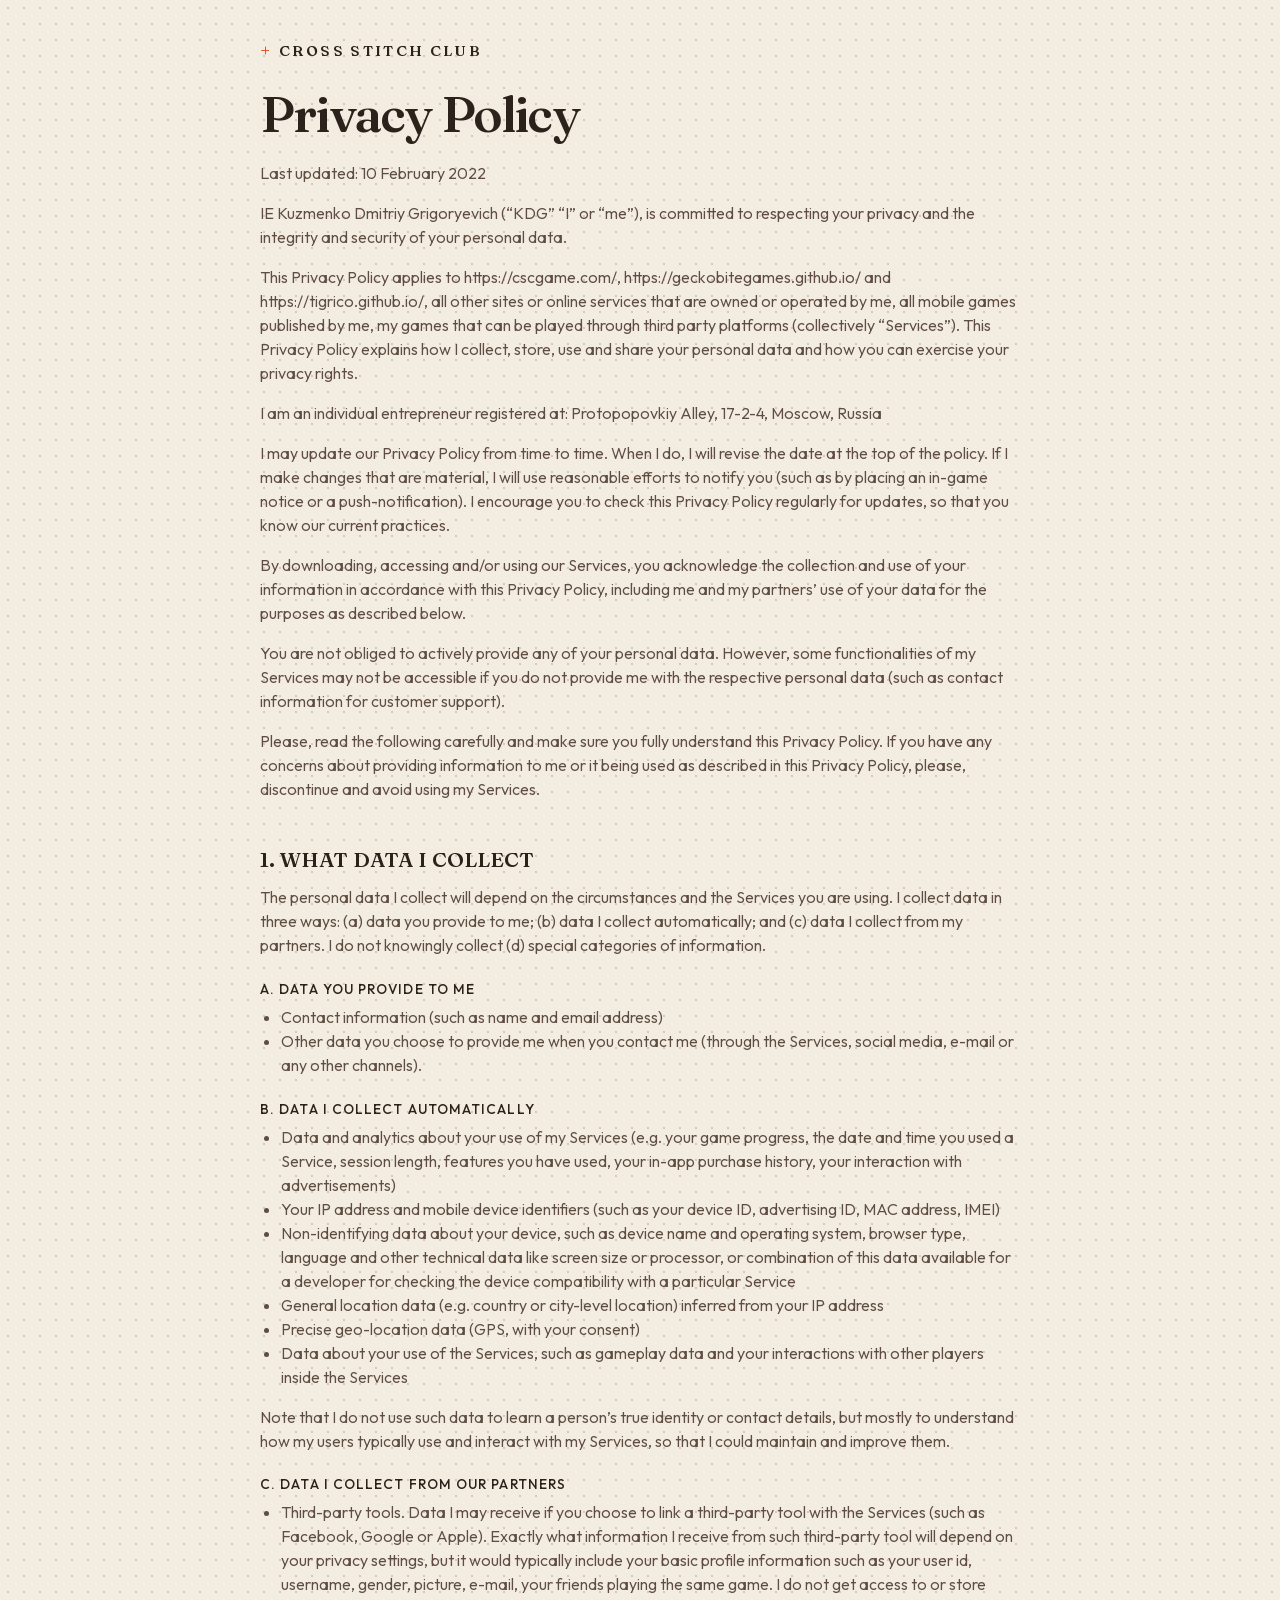
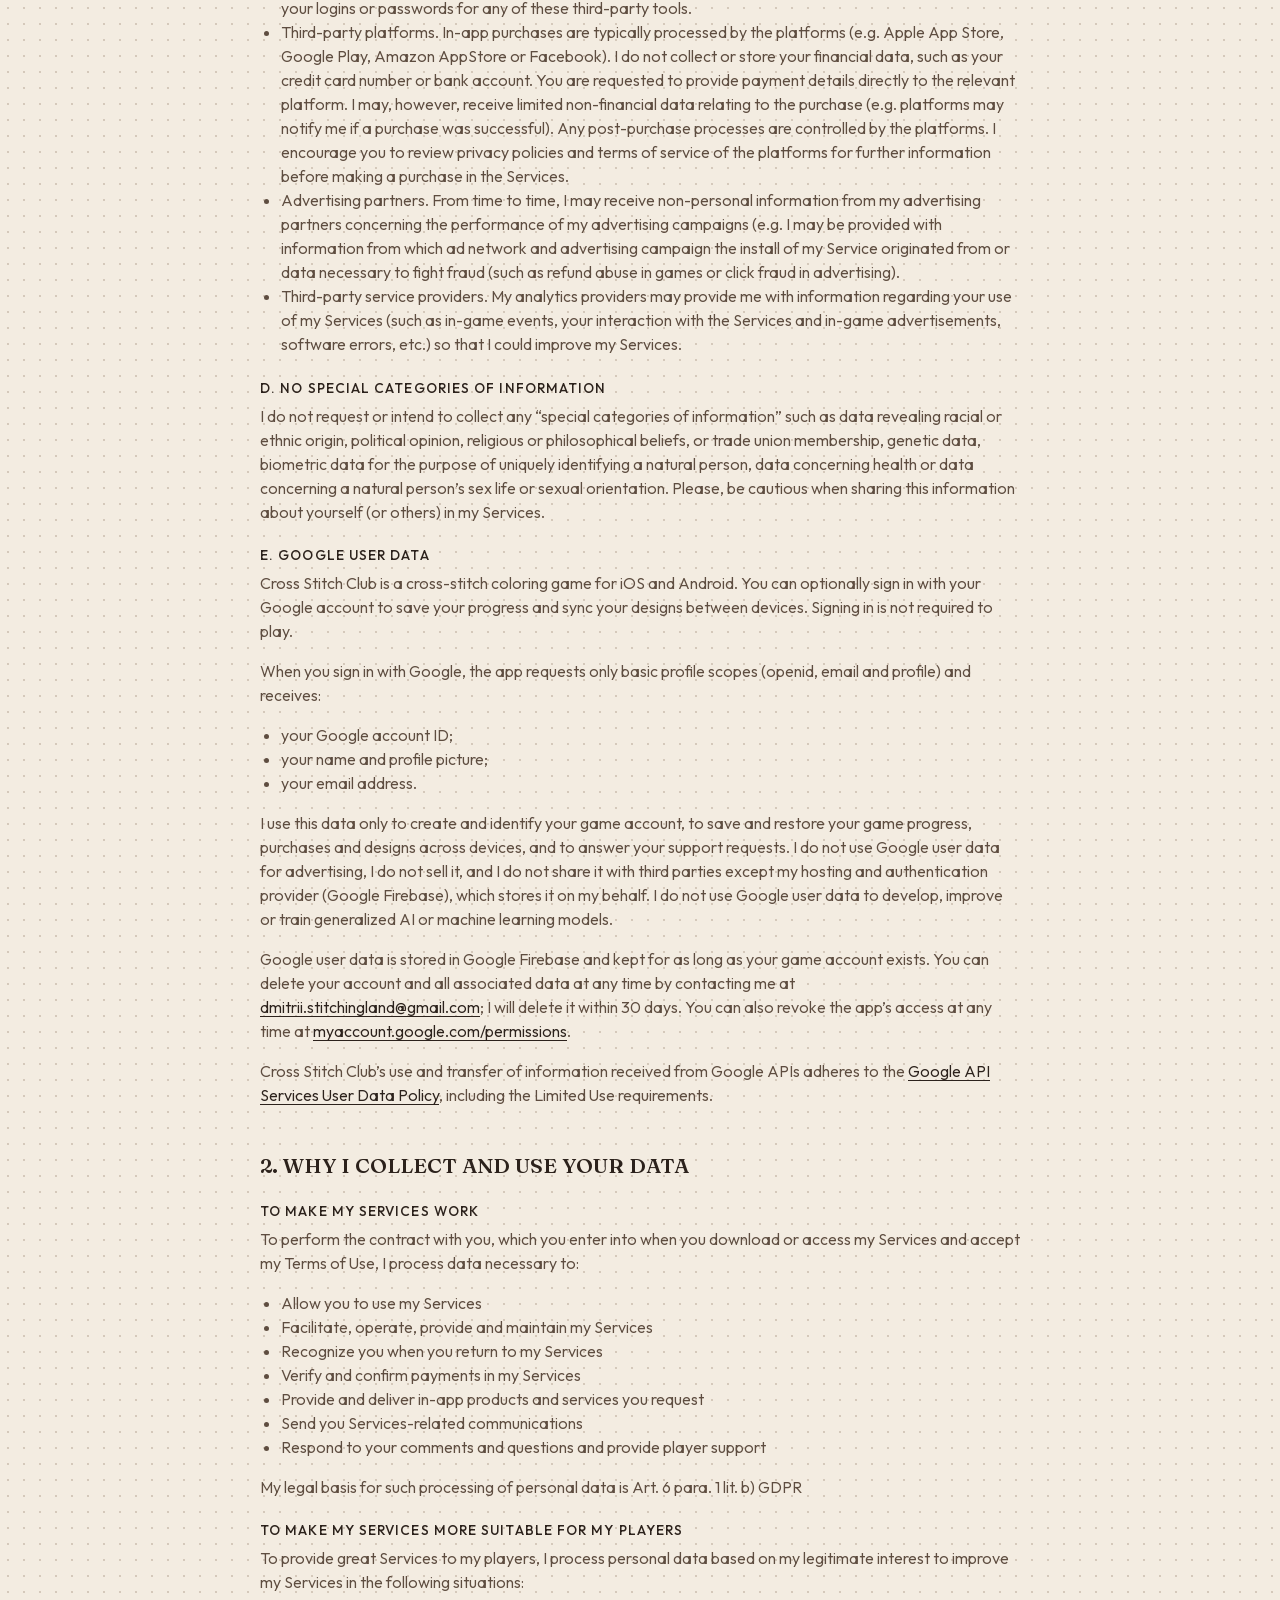
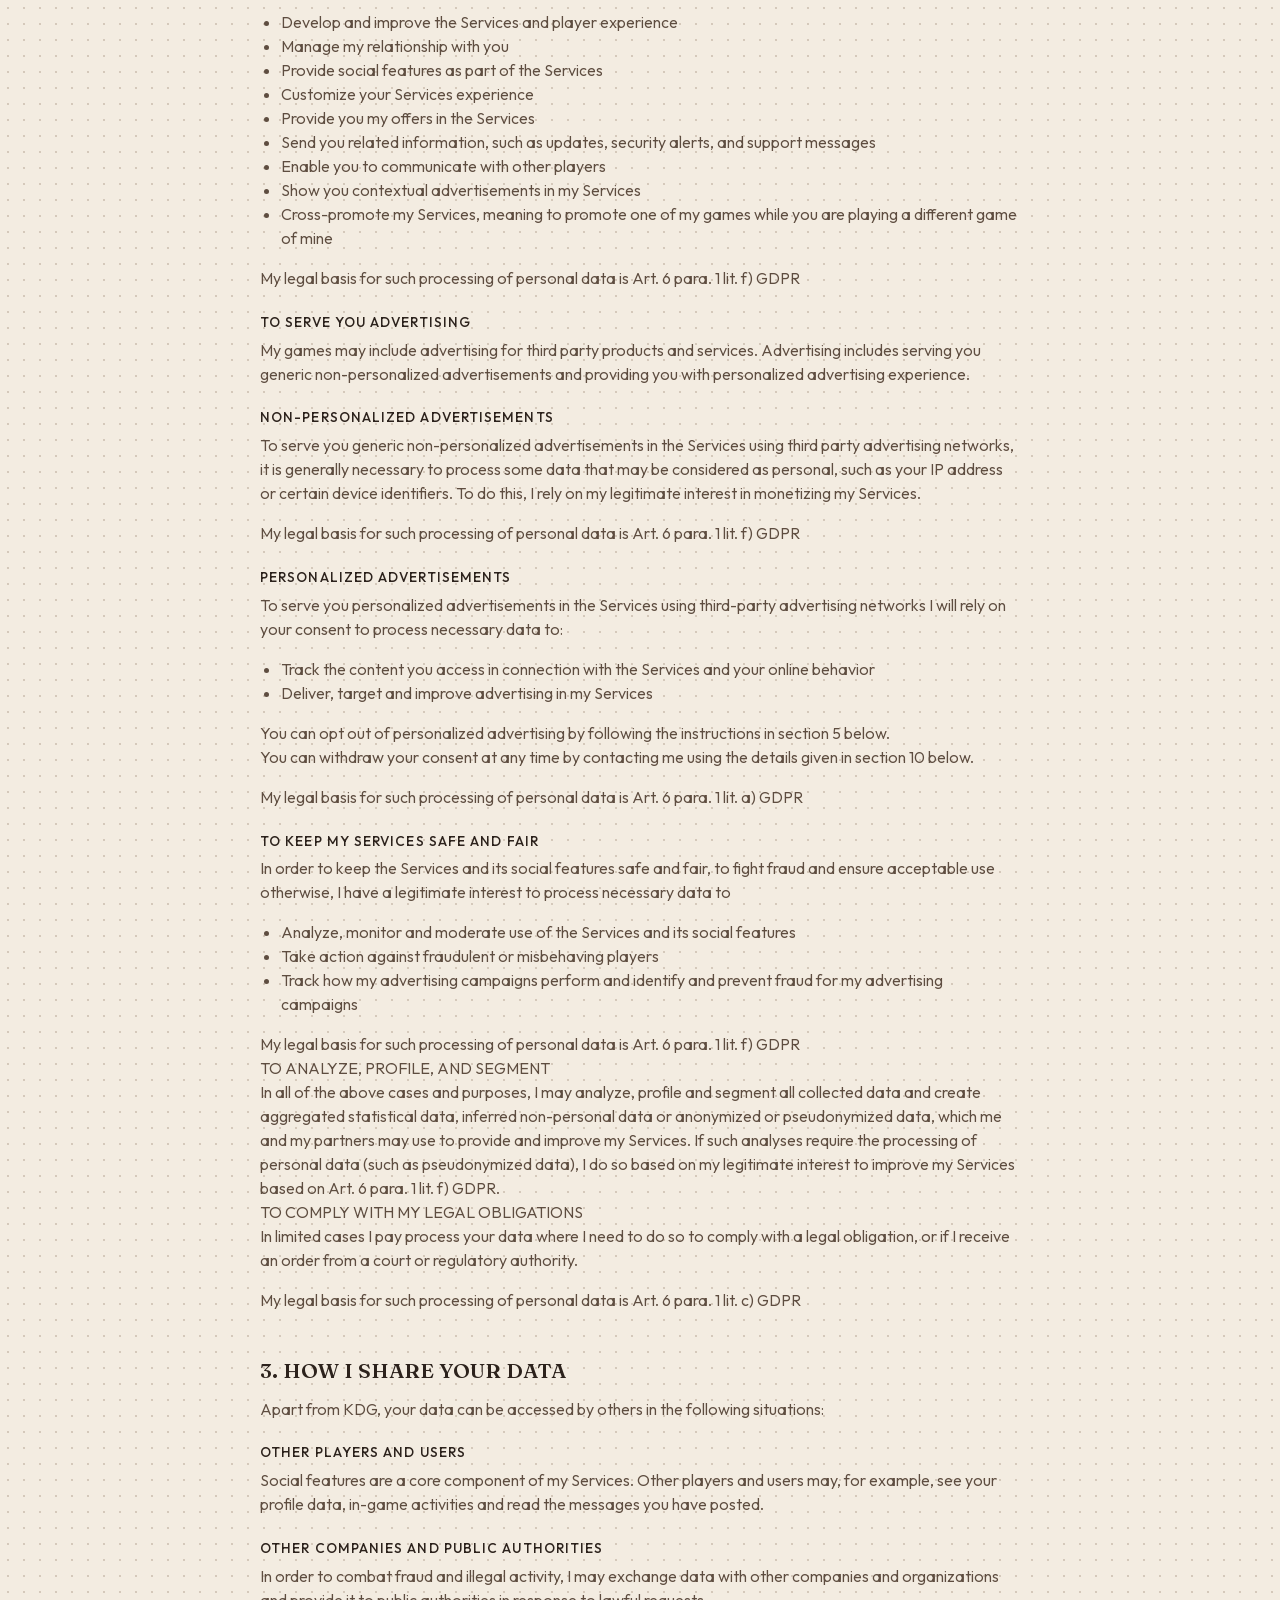
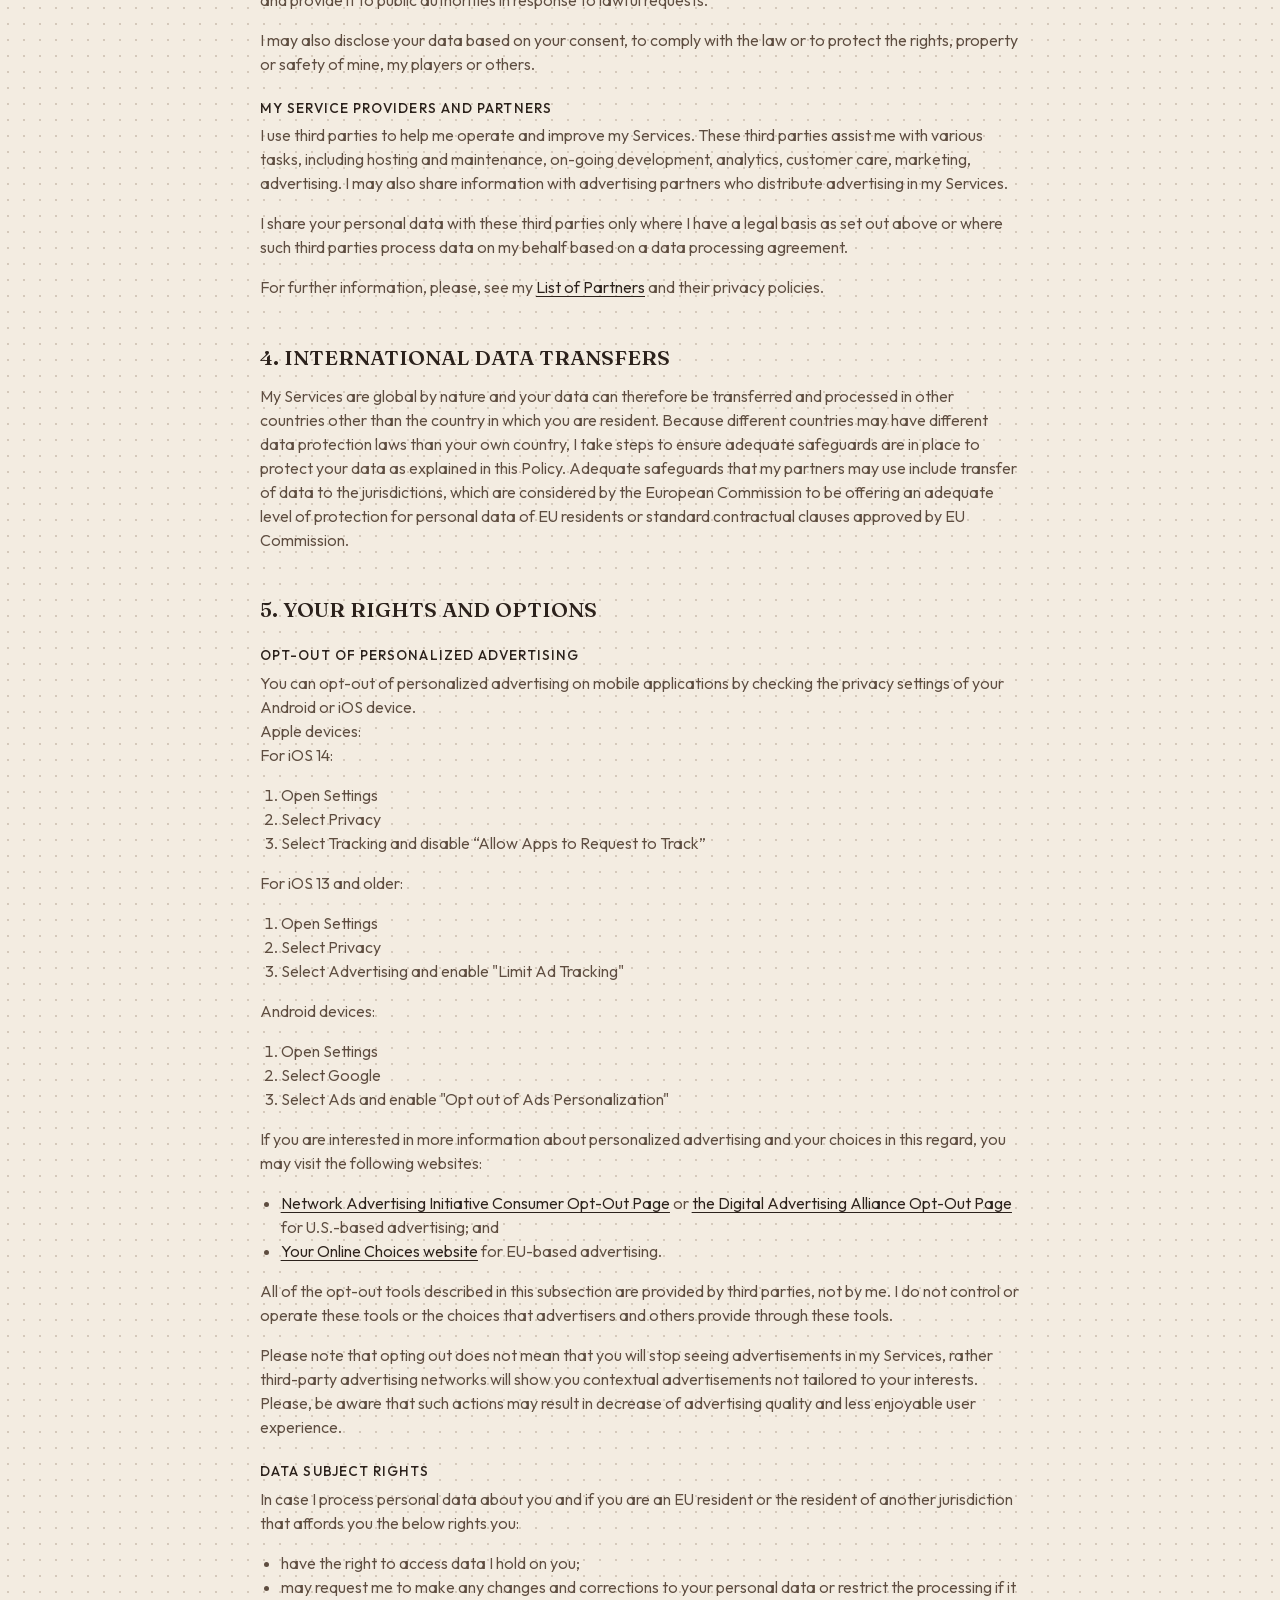
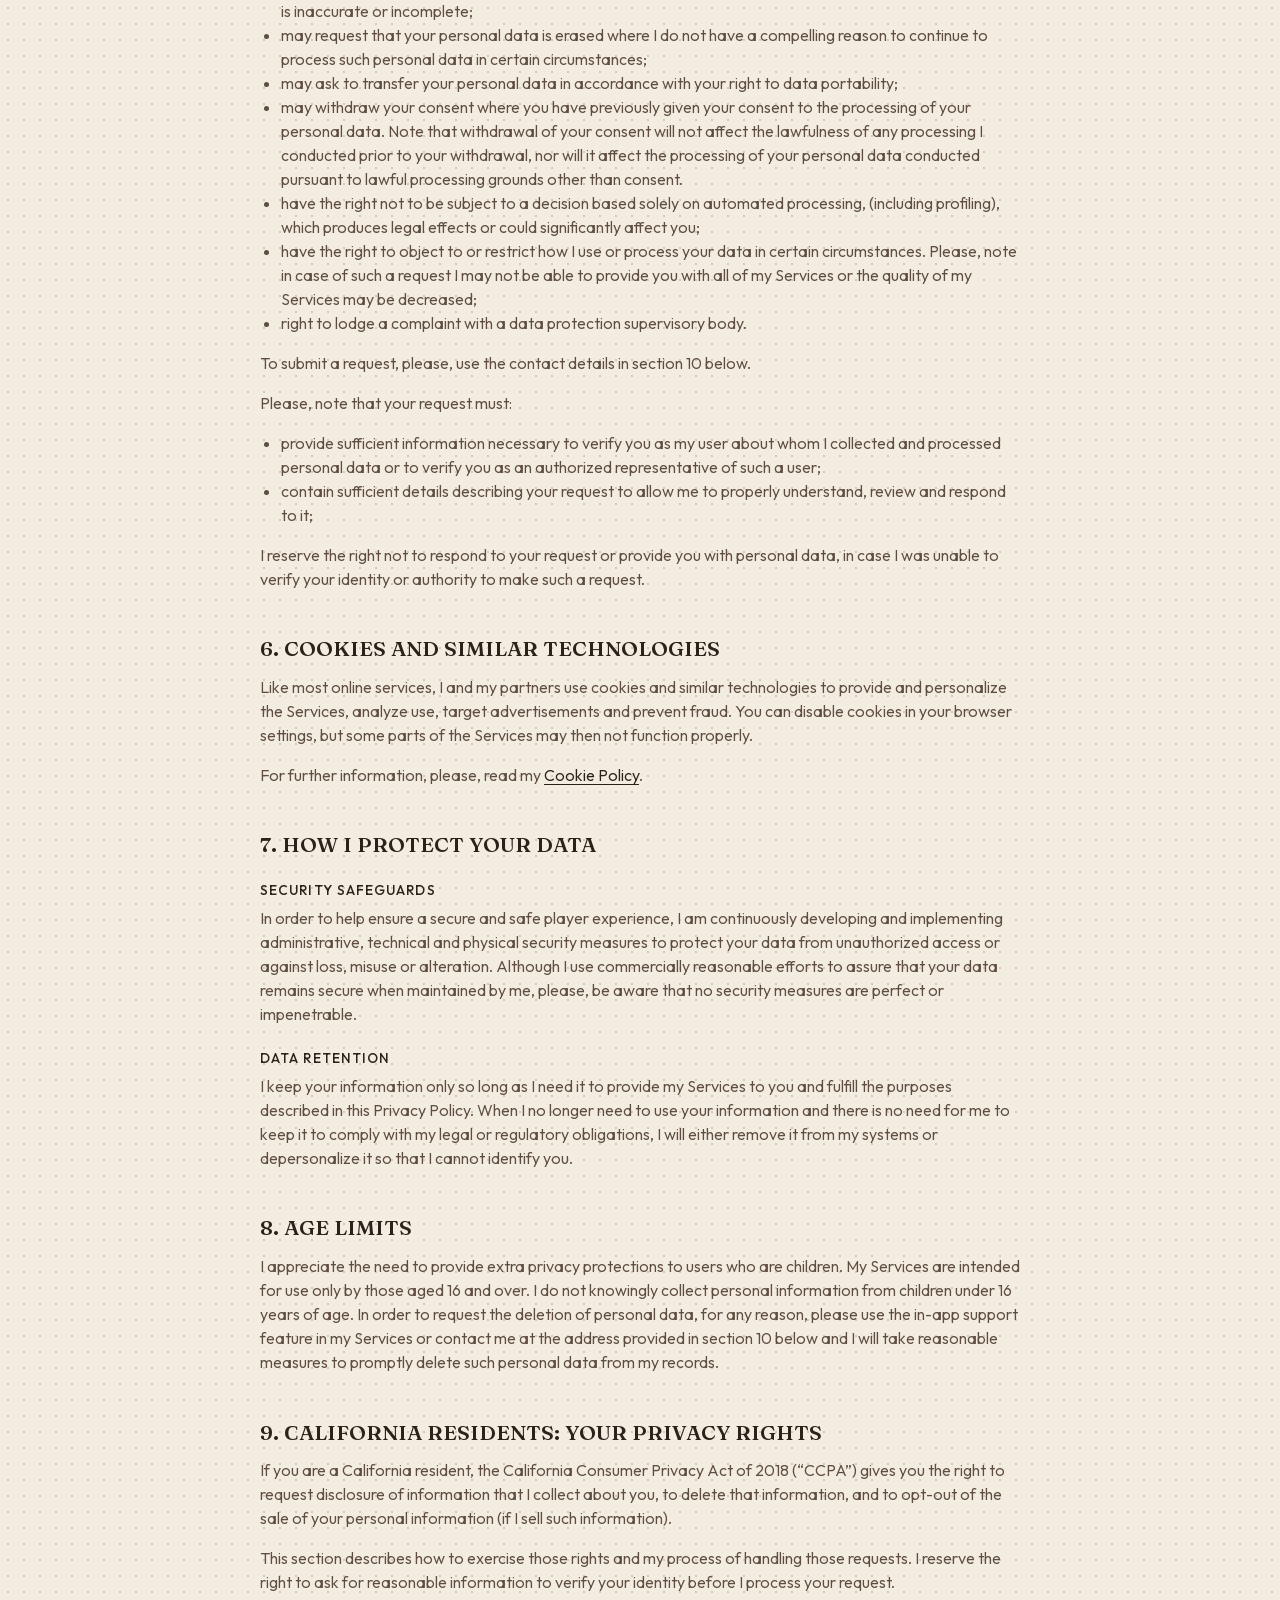
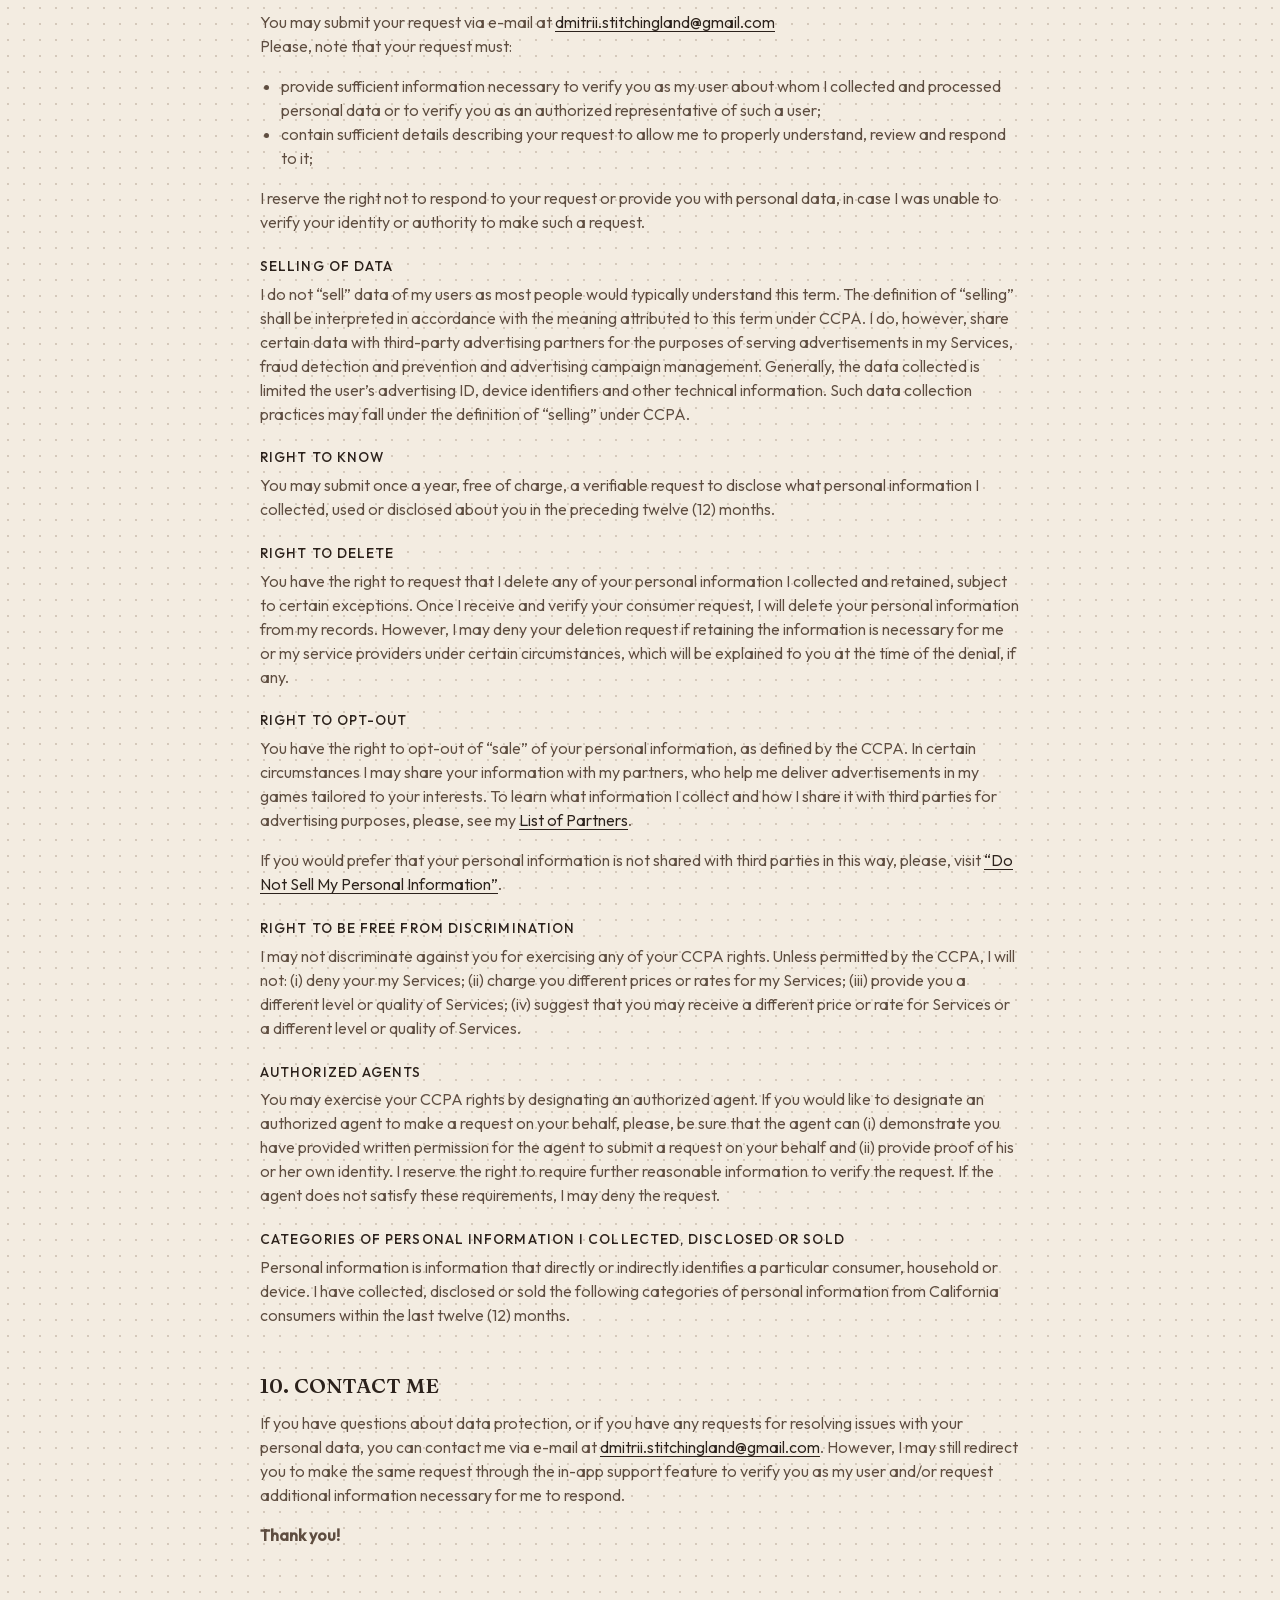
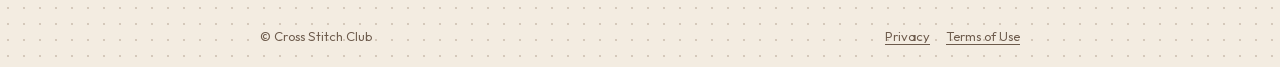
==== commit 91b08ece: "Describe Google user data handling in privacy policy Co-authored-by: Cursor <cursoragent@cursor.com>" ====
--- a/privacy.html
+++ b/privacy.html
@@ -34,6 +34,16 @@
       <h3>C. DATA I COLLECT FROM OUR PARTNERS</h3>
       <ul><li>Third-party tools. Data I may receive if you choose to link a third-party tool with the Services (such as Facebook, Google or Apple). Exactly what information I receive from such third-party tool will depend on your privacy settings, but it would typically include your basic profile information such as your user id, username, gender, picture, e-mail, your friends playing the same game. I do not get access to or store your logins or passwords for any of these third-party tools.</li><li>Third-party platforms. In-app purchases are typically processed by the platforms (e.g. Apple App Store, Google Play, Amazon AppStore or Facebook). I do not collect or store your financial data, such as your credit card number or bank account. You are requested to provide payment details directly to the relevant platform. I may, however, receive limited non-financial data relating to the purchase (e.g. platforms may notify me if a purchase was successful). Any post-purchase processes are controlled by the platforms. I encourage you to review privacy policies and terms of service of the platforms for further information before making a purchase in the Services.</li><li>Advertising partners. From time to time, I may receive non-personal information from my advertising partners concerning the performance of my advertising campaigns (e.g. I may be provided with information from which ad network and advertising campaign the install of my Service originated from or data necessary to fight fraud (such as refund abuse in games or click fraud in advertising).</li><li>Third-party service providers. My analytics providers may provide me with information regarding your use of my Services (such as in-game events, your interaction with the Services and in-game advertisements, software errors, etc.) so that I could improve my Services.</li></ul>
       <h3>D. NO SPECIAL CATEGORIES OF INFORMATION</h3><p>I do not request or intend to collect any “special categories of information” such as data revealing racial or ethnic origin, political opinion, religious or philosophical beliefs, or trade union membership, genetic data, biometric data for the purpose of uniquely identifying a natural person, data concerning health or data concerning a natural person’s sex life or sexual orientation. Please, be cautious when sharing this information about yourself (or others) in my Services.</p>
+      <h3>E. GOOGLE USER DATA</h3><p>Cross Stitch Club is a cross-stitch coloring game for iOS and Android. You can optionally sign in with your Google account to save your progress and sync your designs between devices. Signing in is not required to play.</p>
+      <p>When you sign in with Google, the app requests only basic profile scopes (openid, email and profile) and receives:</p>
+      <ul>
+        <li>your Google account ID;</li>
+        <li>your name and profile picture;</li>
+        <li>your email address.</li>
+      </ul>
+      <p>I use this data only to create and identify your game account, to save and restore your game progress, purchases and designs across devices, and to answer your support requests. I do not use Google user data for advertising, I do not sell it, and I do not share it with third parties except my hosting and authentication provider (Google Firebase), which stores it on my behalf. I do not use Google user data to develop, improve or train generalized AI or machine learning models.</p>
+      <p>Google user data is stored in Google Firebase and kept for as long as your game account exists. You can delete your account and all associated data at any time by contacting me at <a href="mailto:dmitrii.stitchingland@gmail.com">dmitrii.stitchingland@gmail.com</a>; I will delete it within 30 days. You can also revoke the app’s access at any time at <a href="https://myaccount.google.com/permissions" rel="noopener">myaccount.google.com/permissions</a>.</p>
+      <p>Cross Stitch Club’s use and transfer of information received from Google APIs adheres to the <a href="https://developers.google.com/terms/api-services-user-data-policy" rel="noopener">Google API Services User Data Policy</a>, including the Limited Use requirements.</p>
       <h2>2. WHY I COLLECT AND USE YOUR DATA</h2>
       <h3>TO MAKE MY SERVICES WORK</h3><p>To perform the contract with you, which you enter into when you download or access my Services and accept my Terms of Use, I process data necessary to:</p>
       <ul><li>Allow you to use my Services</li><li>Facilitate, operate, provide and maintain my Services</li><li>Recognize you when you return to my Services</li><li>Verify and confirm payments in my Services</li><li>Provide and deliver in-app products and services you request</li><li>Send you Services-related communications</li><li>Respond to your comments and questions and provide player support</li></ul><p>My legal basis for such processing of personal data is Art. 6 para. 1 lit. b) GDPR</p>
